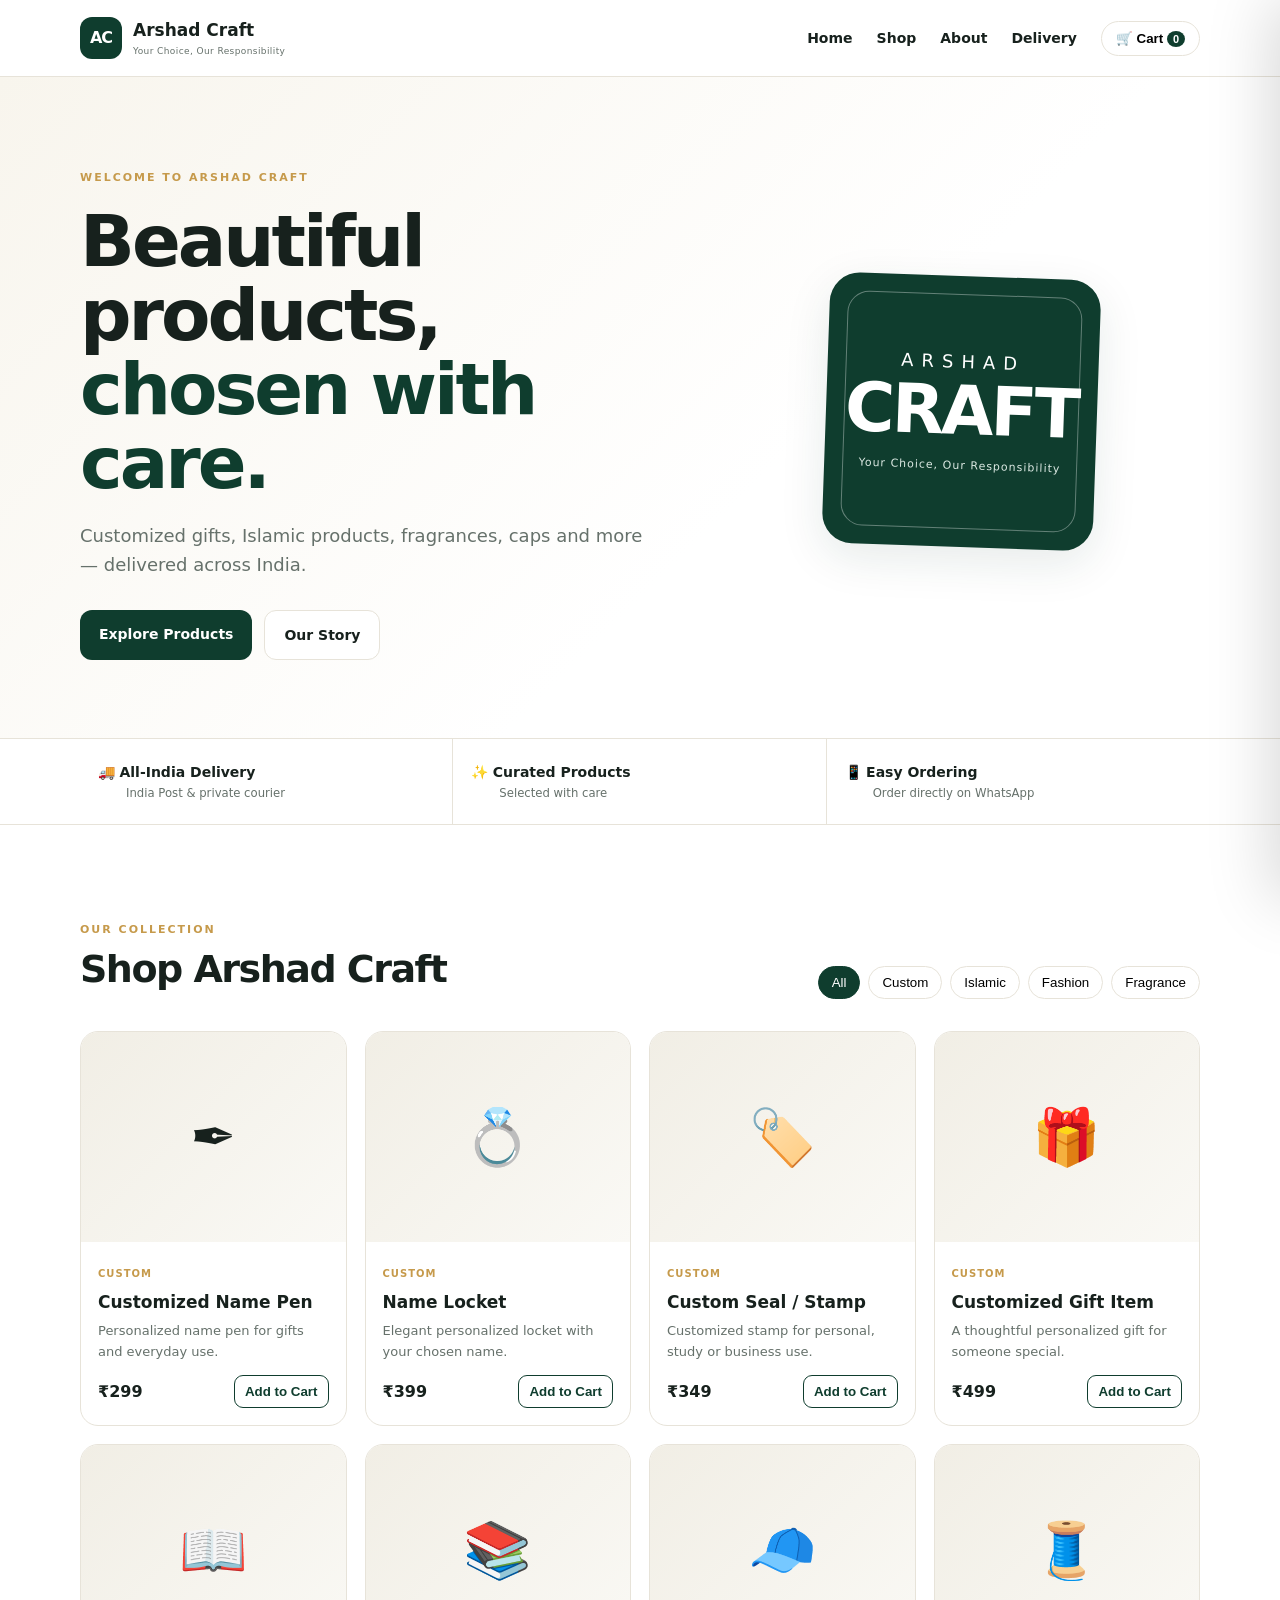
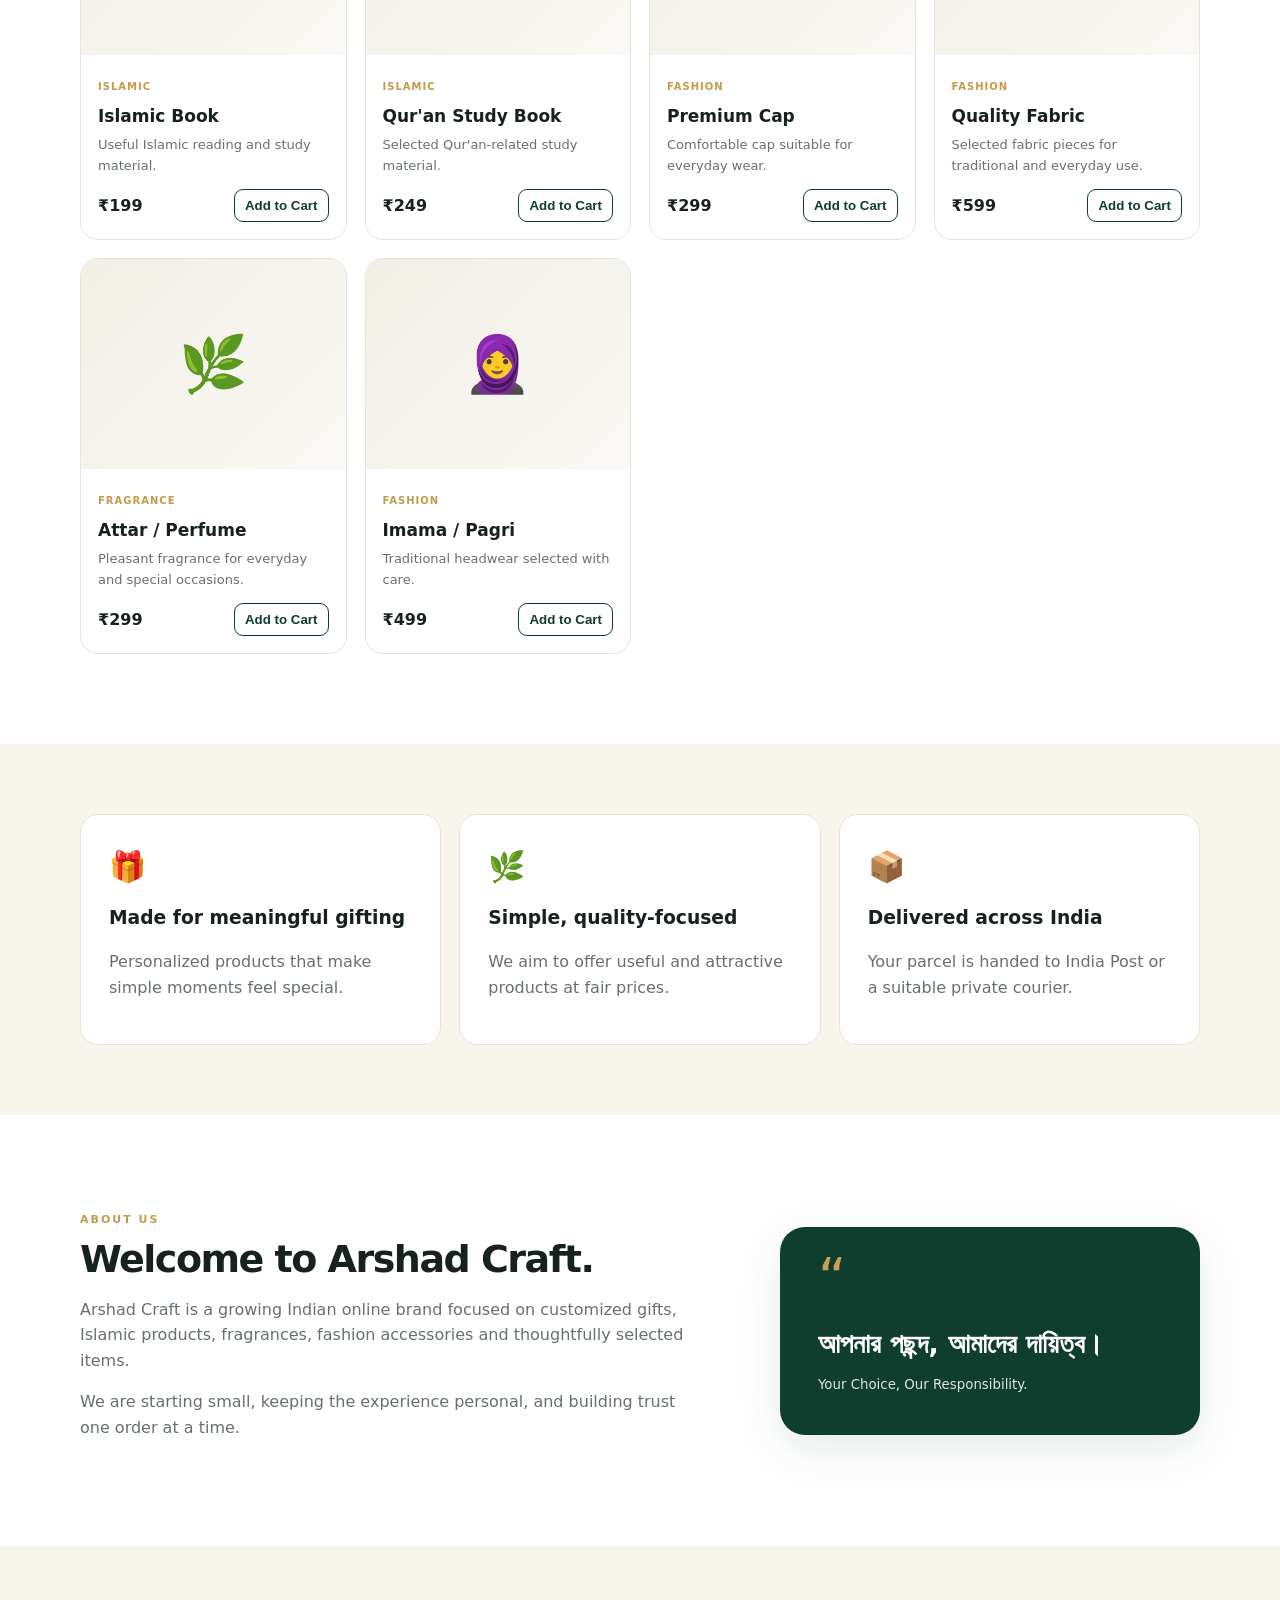
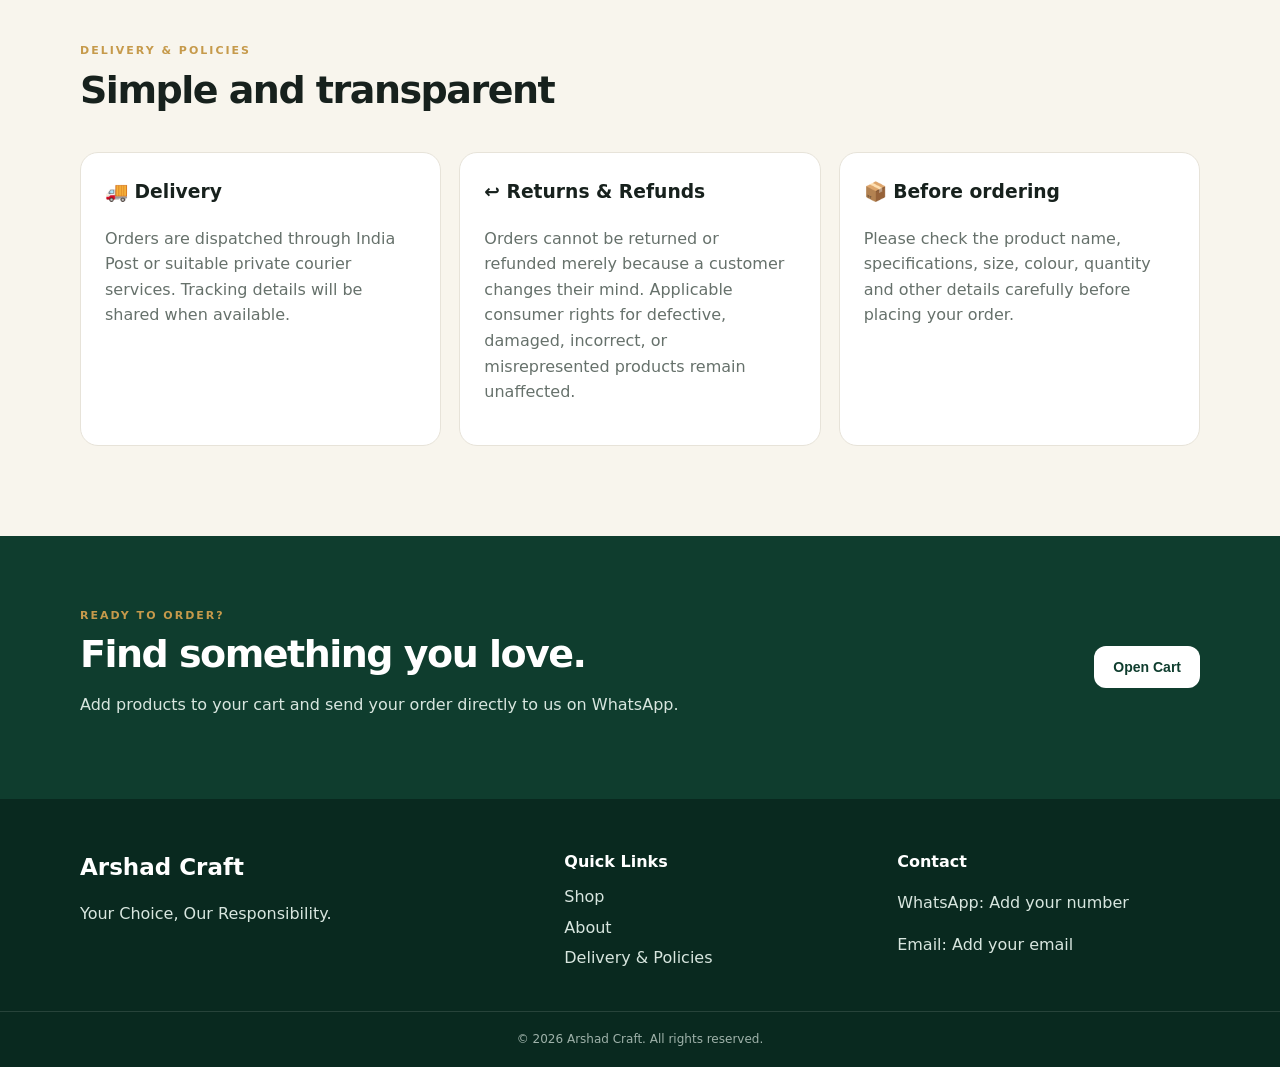
==== index.html @ f2b7bd05 "Add files via upload" ====
<!DOCTYPE html>
<html lang="en">
<head>
  <meta charset="UTF-8">
  <meta name="viewport" content="width=device-width, initial-scale=1.0">
  <meta name="description" content="Arshad Craft — Your Choice, Our Responsibility. Discover customized gifts, Islamic products, fragrances, caps, and more.">
  <meta name="theme-color" content="#0f3d2e">
  <title>Arshad Craft — Your Choice, Our Responsibility</title>
  <link rel="stylesheet" href="style.css">
</head>
<body>
  <header class="site-header">
    <nav class="nav container">
      <a class="brand" href="#home" aria-label="Arshad Craft home">
        <span class="brand-mark">AC</span>
        <span>
          <strong>Arshad Craft</strong>
          <small>Your Choice, Our Responsibility</small>
        </span>
      </a>
      <button class="menu-btn" id="menuBtn" aria-label="Open menu">☰</button>
      <div class="nav-links" id="navLinks">
        <a href="#home">Home</a>
        <a href="#shop">Shop</a>
        <a href="#about">About</a>
        <a href="#shipping">Delivery</a>
        <button class="cart-btn" id="cartBtn">🛒 Cart <span id="cartCount">0</span></button>
      </div>
    </nav>
  </header>

  <main>
    <section class="hero" id="home">
      <div class="container hero-grid">
        <div>
          <span class="eyebrow">WELCOME TO ARSHAD CRAFT</span>
          <h1>Beautiful products, <span>chosen with care.</span></h1>
          <p>Customized gifts, Islamic products, fragrances, caps and more — delivered across India.</p>
          <div class="hero-actions">
            <a class="btn primary" href="#shop">Explore Products</a>
            <a class="btn secondary" href="#about">Our Story</a>
          </div>
        </div>
        <div class="hero-card">
          <div class="hero-card-inner">
            <span>ARSHAD</span>
            <strong>CRAFT</strong>
            <small>Your Choice, Our Responsibility</small>
          </div>
        </div>
      </div>
    </section>

    <section class="trust-strip">
      <div class="container trust-grid">
        <div>🚚 <strong>All-India Delivery</strong><small>India Post & private courier</small></div>
        <div>✨ <strong>Curated Products</strong><small>Selected with care</small></div>
        <div>📱 <strong>Easy Ordering</strong><small>Order directly on WhatsApp</small></div>
      </div>
    </section>

    <section class="section" id="shop">
      <div class="container">
        <div class="section-head">
          <div>
            <span class="eyebrow">OUR COLLECTION</span>
            <h2>Shop Arshad Craft</h2>
          </div>
          <div class="filters" id="filters">
            <button class="filter active" data-category="all">All</button>
            <button class="filter" data-category="custom">Custom</button>
            <button class="filter" data-category="islamic">Islamic</button>
            <button class="filter" data-category="fashion">Fashion</button>
            <button class="filter" data-category="fragrance">Fragrance</button>
          </div>
        </div>
        <div class="product-grid" id="productGrid"></div>
      </div>
    </section>

    <section class="feature-section">
      <div class="container feature-grid">
        <div class="feature-box">
          <span class="feature-icon">🎁</span>
          <h3>Made for meaningful gifting</h3>
          <p>Personalized products that make simple moments feel special.</p>
        </div>
        <div class="feature-box">
          <span class="feature-icon">🌿</span>
          <h3>Simple, quality-focused</h3>
          <p>We aim to offer useful and attractive products at fair prices.</p>
        </div>
        <div class="feature-box">
          <span class="feature-icon">📦</span>
          <h3>Delivered across India</h3>
          <p>Your parcel is handed to India Post or a suitable private courier.</p>
        </div>
      </div>
    </section>

    <section class="section about" id="about">
      <div class="container about-grid">
        <div>
          <span class="eyebrow">ABOUT US</span>
          <h2>Welcome to Arshad Craft.</h2>
          <p>Arshad Craft is a growing Indian online brand focused on customized gifts, Islamic products, fragrances, fashion accessories and thoughtfully selected items.</p>
          <p>We are starting small, keeping the experience personal, and building trust one order at a time.</p>
        </div>
        <div class="quote-card">
          <span>“</span>
          <p>আপনার পছন্দ, আমাদের দায়িত্ব।</p>
          <small>Your Choice, Our Responsibility.</small>
        </div>
      </div>
    </section>

    <section class="section shipping" id="shipping">
      <div class="container">
        <div class="section-head">
          <div>
            <span class="eyebrow">DELIVERY & POLICIES</span>
            <h2>Simple and transparent</h2>
          </div>
        </div>
        <div class="policy-grid">
          <article>
            <h3>🚚 Delivery</h3>
            <p>Orders are dispatched through India Post or suitable private courier services. Tracking details will be shared when available.</p>
          </article>
          <article>
            <h3>↩️ Returns & Refunds</h3>
            <p>Orders cannot be returned or refunded merely because a customer changes their mind. Applicable consumer rights for defective, damaged, incorrect, or misrepresented products remain unaffected.</p>
          </article>
          <article>
            <h3>📦 Before ordering</h3>
            <p>Please check the product name, specifications, size, colour, quantity and other details carefully before placing your order.</p>
          </article>
        </div>
      </div>
    </section>

    <section class="cta">
      <div class="container cta-inner">
        <div>
          <span class="eyebrow">READY TO ORDER?</span>
          <h2>Find something you love.</h2>
          <p>Add products to your cart and send your order directly to us on WhatsApp.</p>
        </div>
        <button class="btn light" id="ctaCartBtn">Open Cart</button>
      </div>
    </section>
  </main>

  <footer>
    <div class="container footer-grid">
      <div>
        <div class="footer-brand">Arshad Craft</div>
        <p>Your Choice, Our Responsibility.</p>
      </div>
      <div>
        <strong>Quick Links</strong>
        <a href="#shop">Shop</a>
        <a href="#about">About</a>
        <a href="#shipping">Delivery & Policies</a>
      </div>
      <div>
        <strong>Contact</strong>
        <p>WhatsApp: <span id="footerWhatsapp">Add your number</span></p>
        <p>Email: Add your email</p>
      </div>
    </div>
    <div class="copyright">© <span id="year"></span> Arshad Craft. All rights reserved.</div>
  </footer>

  <div class="overlay" id="overlay"></div>
  <aside class="cart-panel" id="cartPanel" aria-label="Shopping cart">
    <div class="cart-head">
      <h2>Your Cart</h2>
      <button id="closeCart" aria-label="Close cart">×</button>
    </div>
    <div id="cartItems" class="cart-items"></div>
    <div class="cart-footer">
      <div class="cart-total"><span>Total</span><strong id="cartTotal">₹0</strong></div>
      <button class="btn primary full" id="orderBtn">Order on WhatsApp</button>
      <p class="tiny">You’ll confirm address and delivery details with us before dispatch.</p>
    </div>
  </aside>

  <script src="script.js"></script>
</body>
</html>
---- style.css ----
:root{
  --green:#0f3d2e;--green-2:#175c45;--cream:#f8f5ed;--gold:#c69a4b;
  --text:#17211d;--muted:#66716b;--white:#fff;--line:#e7e3d9;
  --shadow:0 14px 45px rgba(15,61,46,.10);
}
*{box-sizing:border-box}html{scroll-behavior:smooth}body{margin:0;font-family:Inter,ui-sans-serif,system-ui,-apple-system,BlinkMacSystemFont,"Segoe UI",sans-serif;color:var(--text);background:#fff;line-height:1.6}
a{text-decoration:none;color:inherit}.container{width:min(1120px,92%);margin:auto}
.site-header{position:sticky;top:0;z-index:20;background:rgba(255,255,255,.94);backdrop-filter:blur(12px);border-bottom:1px solid var(--line)}
.nav{height:76px;display:flex;align-items:center;justify-content:space-between}.brand{display:flex;gap:11px;align-items:center}.brand-mark{width:42px;height:42px;border-radius:12px;background:var(--green);color:#fff;display:grid;place-items:center;font-weight:800;letter-spacing:-1px}.brand strong{display:block;font-size:17px}.brand small{display:block;color:var(--muted);font-size:9px;letter-spacing:.4px}.nav-links{display:flex;align-items:center;gap:24px;font-size:14px;font-weight:600}.nav-links a:hover{color:var(--green)}.cart-btn{border:1px solid var(--line);background:#fff;border-radius:999px;padding:9px 14px;cursor:pointer;font-weight:700}.cart-btn span{background:var(--green);color:#fff;border-radius:50%;padding:2px 6px;font-size:11px}.menu-btn{display:none;background:none;border:0;font-size:25px}
.hero{background:linear-gradient(135deg,var(--cream),#fff 60%);padding:86px 0 78px}.hero-grid{display:grid;grid-template-columns:1.1fr .9fr;gap:60px;align-items:center}.eyebrow{font-size:11px;letter-spacing:2px;font-weight:800;color:var(--gold)}h1{font-size:clamp(42px,6vw,72px);line-height:1.03;letter-spacing:-3px;margin:15px 0 22px;max-width:720px}h1 span{color:var(--green)}.hero p{font-size:18px;color:var(--muted);max-width:580px}.hero-actions{display:flex;gap:12px;margin-top:30px}.btn{border:0;border-radius:12px;padding:13px 19px;font-weight:800;cursor:pointer;font-size:14px;display:inline-block}.primary{background:var(--green);color:#fff}.secondary{background:#fff;border:1px solid var(--line)}.light{background:#fff;color:var(--green)}.full{width:100%}
.hero-card{aspect-ratio:1/1;max-width:440px;margin:auto;border-radius:30px;background:var(--green);padding:18px;box-shadow:var(--shadow);transform:rotate(2deg)}.hero-card-inner{height:100%;border:1px solid rgba(255,255,255,.35);border-radius:22px;display:flex;flex-direction:column;align-items:center;justify-content:center;color:#fff;text-align:center}.hero-card-inner span{font-size:18px;letter-spacing:8px}.hero-card-inner strong{font-size:68px;letter-spacing:-3px;line-height:1}.hero-card-inner small{margin-top:12px;color:#dce9e3;font-size:11px;letter-spacing:1px}
.trust-strip{border-bottom:1px solid var(--line);border-top:1px solid var(--line)}.trust-grid{display:grid;grid-template-columns:repeat(3,1fr)}.trust-grid>div{padding:22px 18px;border-right:1px solid var(--line);font-size:14px}.trust-grid>div:last-child{border:0}.trust-grid small{display:block;color:var(--muted);margin-left:28px}
.section{padding:90px 0}.section-head{display:flex;align-items:end;justify-content:space-between;gap:20px;margin-bottom:32px}.section h2,.cta h2{font-size:38px;line-height:1.1;letter-spacing:-1.5px;margin:8px 0}.filters{display:flex;gap:8px;flex-wrap:wrap}.filter{border:1px solid var(--line);background:#fff;padding:8px 13px;border-radius:999px;cursor:pointer}.filter.active{background:var(--green);color:#fff;border-color:var(--green)}
.product-grid{display:grid;grid-template-columns:repeat(4,1fr);gap:18px}.product-card{border:1px solid var(--line);border-radius:18px;overflow:hidden;background:#fff;transition:.2s}.product-card:hover{transform:translateY(-3px);box-shadow:var(--shadow)}.product-image{height:210px;background:linear-gradient(135deg,#f1eee5,#faf9f5);display:grid;place-items:center;font-size:55px}.product-info{padding:17px}.product-info .tag{font-size:10px;color:var(--gold);font-weight:800;text-transform:uppercase;letter-spacing:1px}.product-info h3{margin:5px 0;font-size:17px}.product-info p{font-size:13px;color:var(--muted);min-height:42px;margin:0 0 12px}.product-bottom{display:flex;justify-content:space-between;align-items:center;gap:8px}.price{font-weight:900}.add{border:1px solid var(--green);color:var(--green);background:#fff;border-radius:9px;padding:8px 10px;font-weight:800;cursor:pointer}
.feature-section{background:var(--cream);padding:70px 0}.feature-grid{display:grid;grid-template-columns:repeat(3,1fr);gap:18px}.feature-box{background:#fff;padding:28px;border-radius:18px;border:1px solid var(--line)}.feature-icon{font-size:30px}.feature-box h3{margin:12px 0 5px}.feature-box p,.about p,.policy-grid p{color:var(--muted)}
.about{background:#fff}.about-grid{display:grid;grid-template-columns:1.2fr .8fr;gap:70px;align-items:center}.quote-card{background:var(--green);color:#fff;border-radius:25px;padding:38px;box-shadow:var(--shadow)}.quote-card>span{font-size:55px;line-height:.5;color:#c9a15b}.quote-card p{font-size:27px;color:#fff;line-height:1.3;margin:22px 0 10px;font-weight:700}.quote-card small{color:#dce9e3}
.shipping{background:var(--cream)}.policy-grid{display:grid;grid-template-columns:repeat(3,1fr);gap:18px}.policy-grid article{background:#fff;border:1px solid var(--line);padding:24px;border-radius:18px}.policy-grid h3{margin-top:0}
.cta{background:var(--green);color:#fff;padding:65px 0}.cta-inner{display:flex;justify-content:space-between;align-items:center;gap:30px}.cta p{color:#d8e6df}
footer{background:#09291f;color:#d8e6df;padding:50px 0 0}.footer-grid{display:grid;grid-template-columns:1.5fr 1fr 1fr;gap:30px;padding-bottom:35px}.footer-brand{font-size:23px;color:#fff;font-weight:900}.footer-grid strong{color:#fff;display:block;margin-bottom:10px}.footer-grid a{display:block;margin:5px 0}.copyright{border-top:1px solid rgba(255,255,255,.12);text-align:center;padding:18px;font-size:12px;color:#9fb2aa}
.overlay{display:none;position:fixed;inset:0;background:rgba(0,0,0,.38);z-index:29}.cart-panel{position:fixed;right:-430px;top:0;width:min(420px,92vw);height:100vh;background:#fff;z-index:30;box-shadow:-20px 0 60px rgba(0,0,0,.15);transition:.25s;display:flex;flex-direction:column}.cart-panel.open{right:0}.overlay.open{display:block}.cart-head{padding:22px;border-bottom:1px solid var(--line);display:flex;justify-content:space-between}.cart-head h2{margin:0}.cart-head button{border:0;background:none;font-size:30px;cursor:pointer}.cart-items{padding:18px;overflow:auto;flex:1}.cart-row{display:grid;grid-template-columns:58px 1fr auto;gap:12px;align-items:center;border-bottom:1px solid var(--line);padding:12px 0}.cart-thumb{height:58px;border-radius:10px;background:var(--cream);display:grid;place-items:center;font-size:25px}.cart-row h4{margin:0;font-size:14px}.cart-row small{color:var(--muted)}.qty{display:flex;align-items:center;gap:7px;margin-top:5px}.qty button{border:1px solid var(--line);background:#fff;border-radius:6px;width:25px;height:25px;cursor:pointer}.cart-footer{border-top:1px solid var(--line);padding:18px}.cart-total{display:flex;justify-content:space-between;margin-bottom:14px;font-size:18px}.tiny{font-size:11px;color:var(--muted);text-align:center}.empty{text-align:center;color:var(--muted);padding:60px 10px}
@media(max-width:850px){.nav-links{display:none;position:absolute;left:4%;right:4%;top:70px;background:#fff;border:1px solid var(--line);padding:15px;border-radius:15px;flex-direction:column;align-items:stretch}.nav-links.open{display:flex}.menu-btn{display:block}.hero-grid,.about-grid{grid-template-columns:1fr}.hero{padding:60px 0}.hero-card{max-width:330px}.product-grid{grid-template-columns:repeat(2,1fr)}.feature-grid,.policy-grid{grid-template-columns:1fr}.section-head{align-items:start;flex-direction:column}.cta-inner{flex-direction:column;align-items:start}.footer-grid{grid-template-columns:1fr 1fr}}
@media(max-width:520px){h1{letter-spacing:-2px;font-size:43px}.trust-grid{grid-template-columns:1fr}.trust-grid>div{border-right:0;border-bottom:1px solid var(--line)}.product-grid{grid-template-columns:1fr 1fr;gap:10px}.product-image{height:155px}.product-info{padding:12px}.product-info p{font-size:12px}.hero-card-inner strong{font-size:52px}.footer-grid{grid-template-columns:1fr}.section{padding:65px 0}}
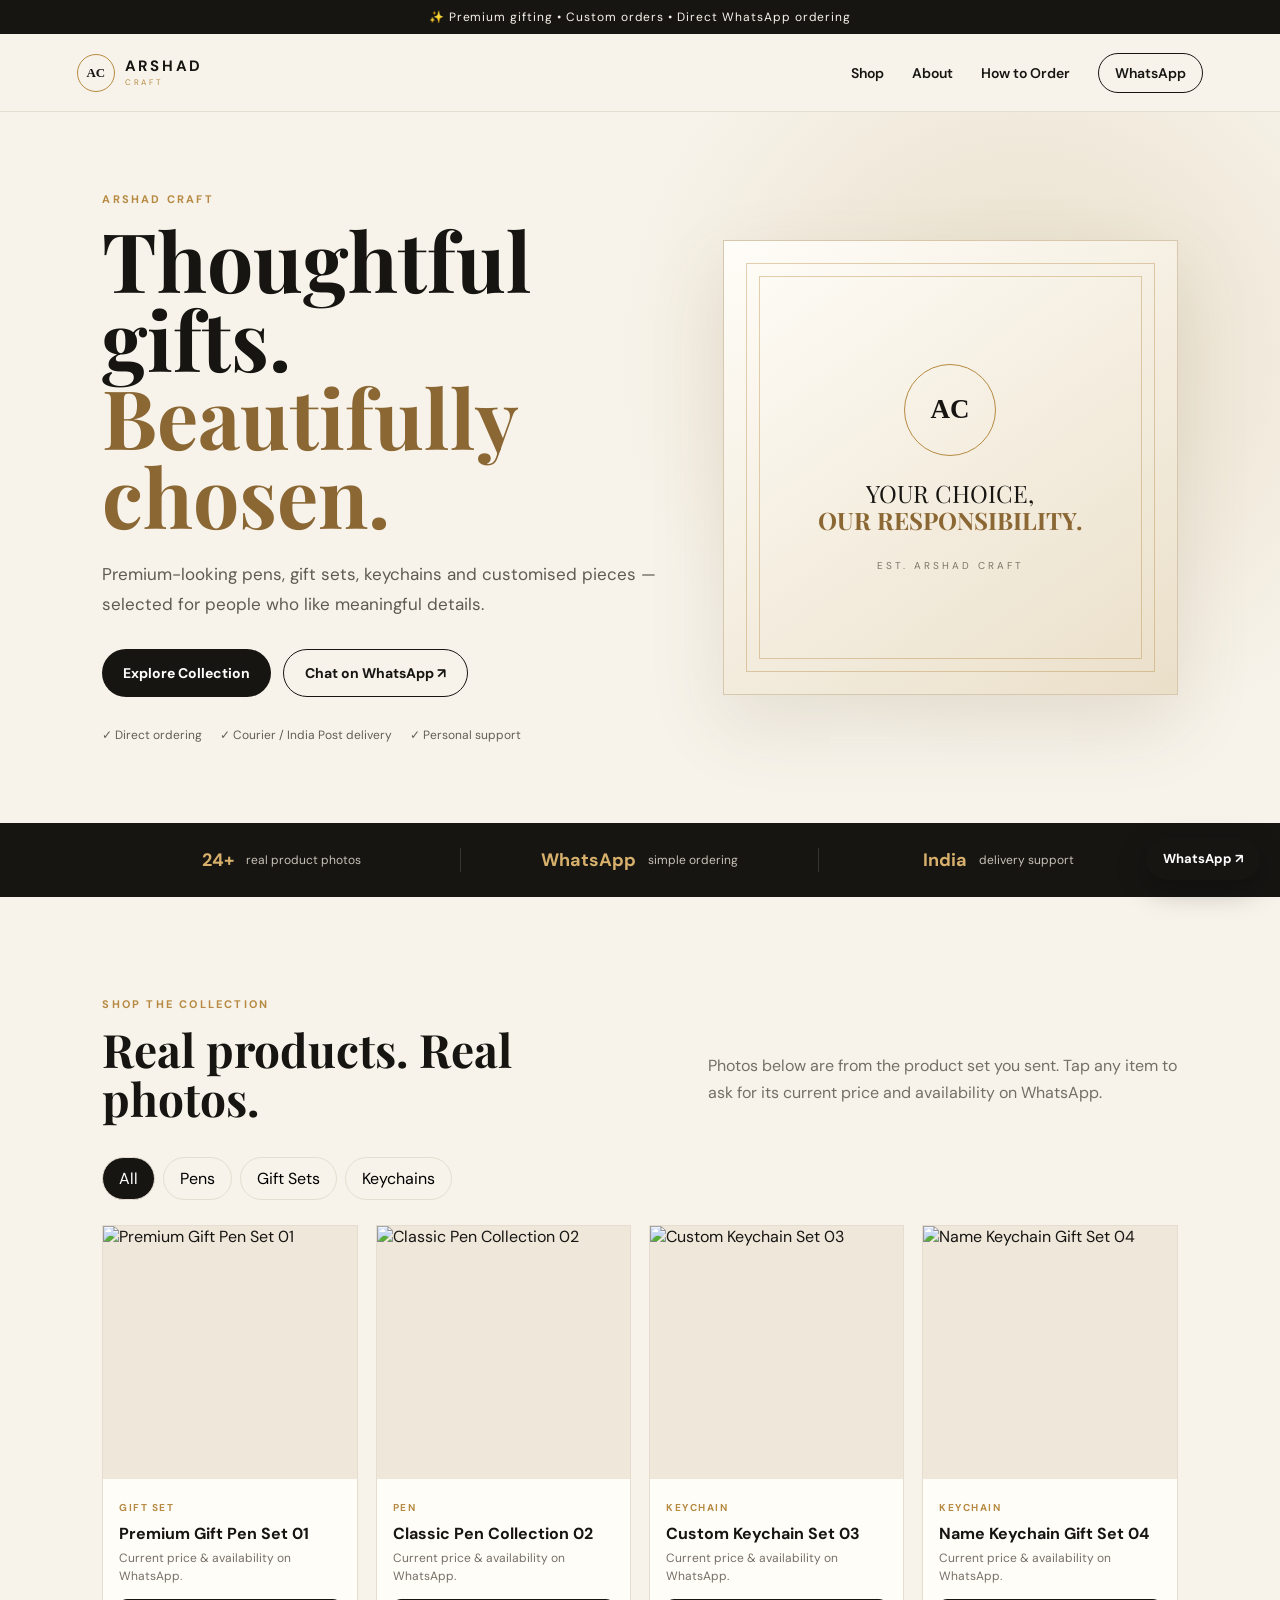
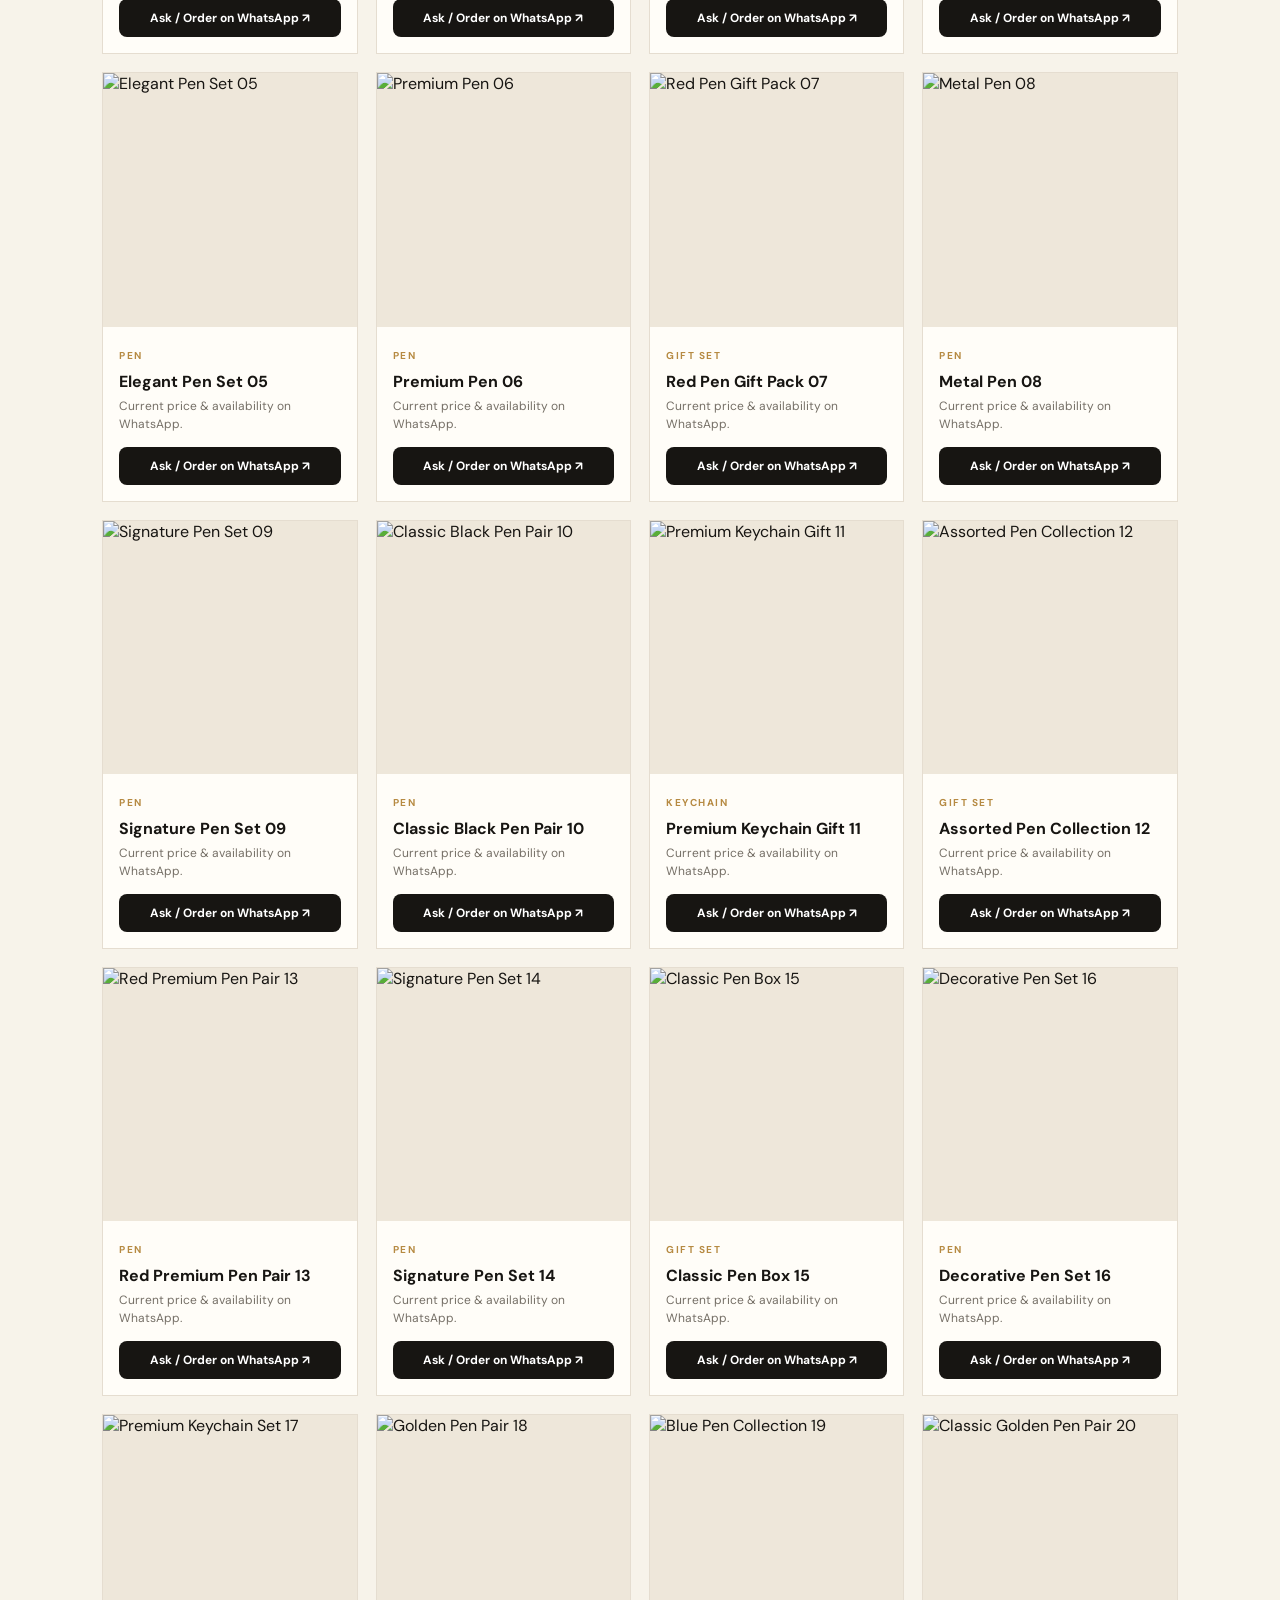
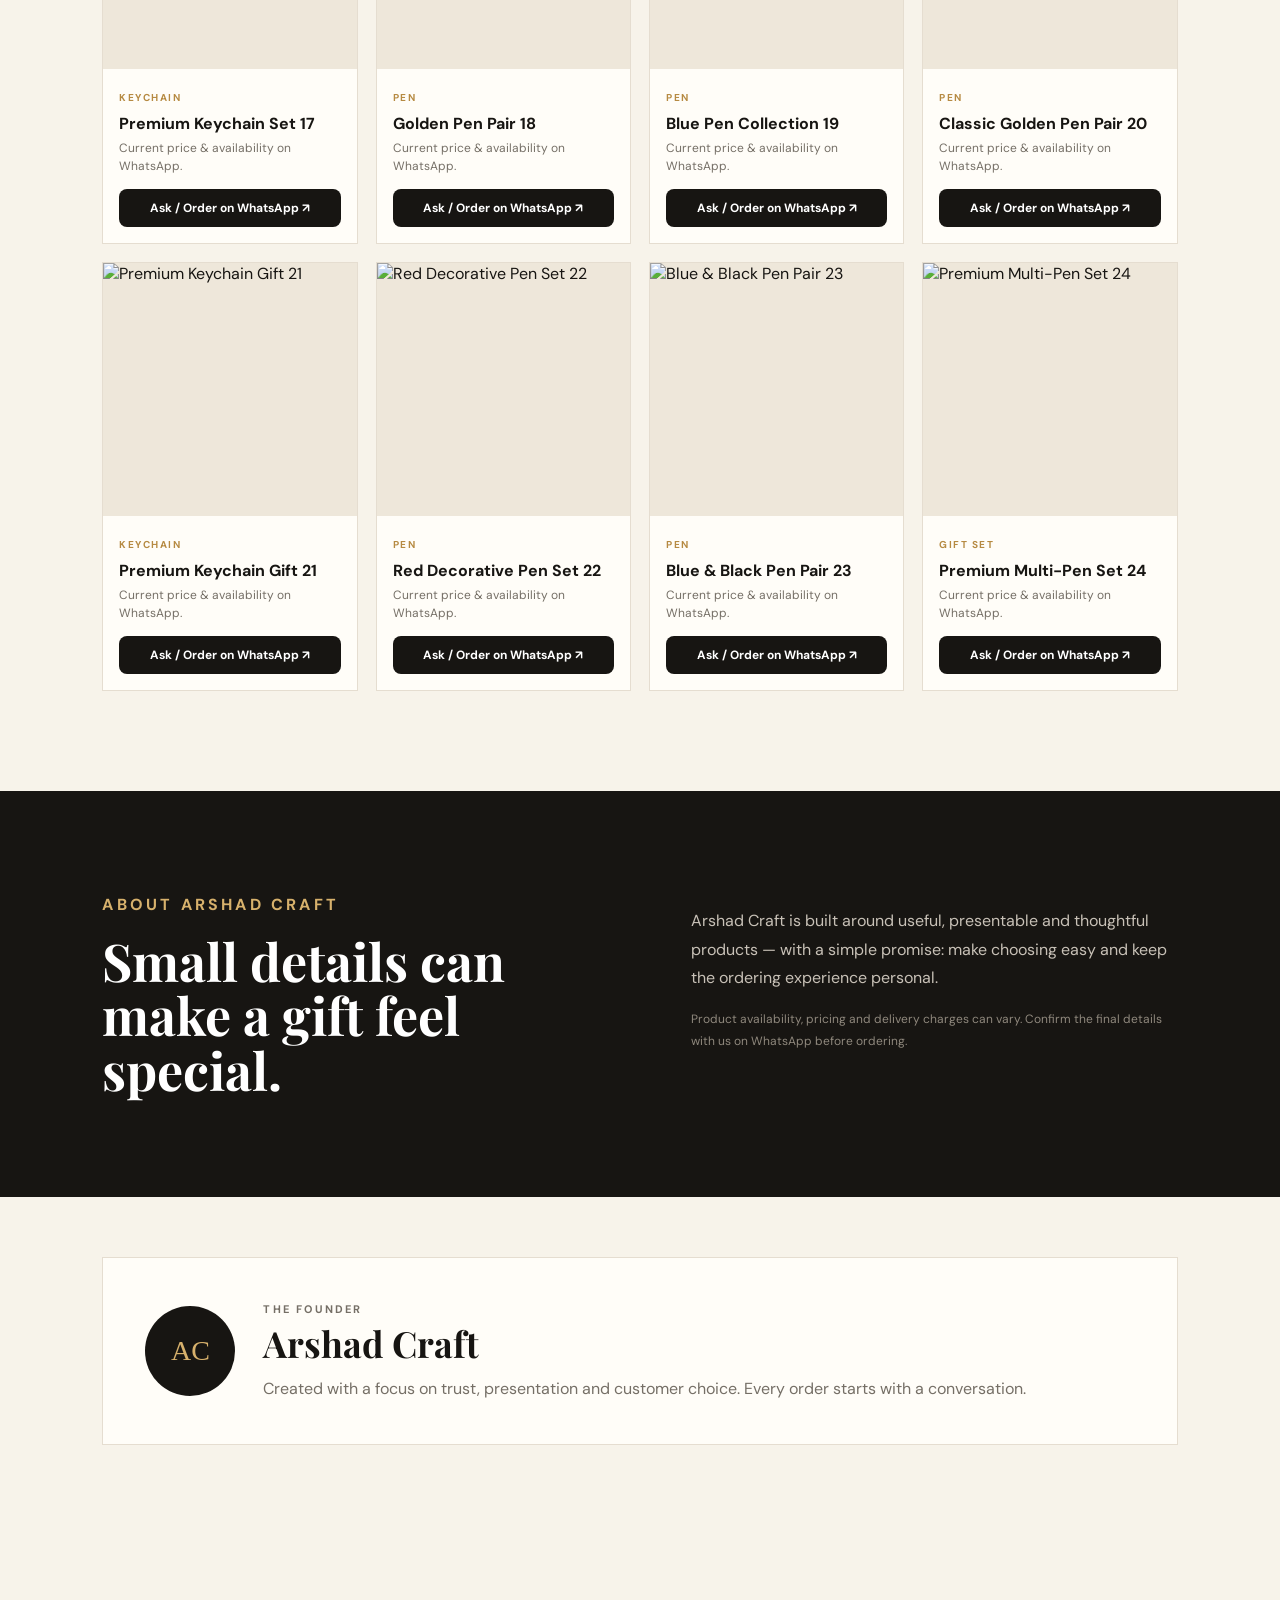
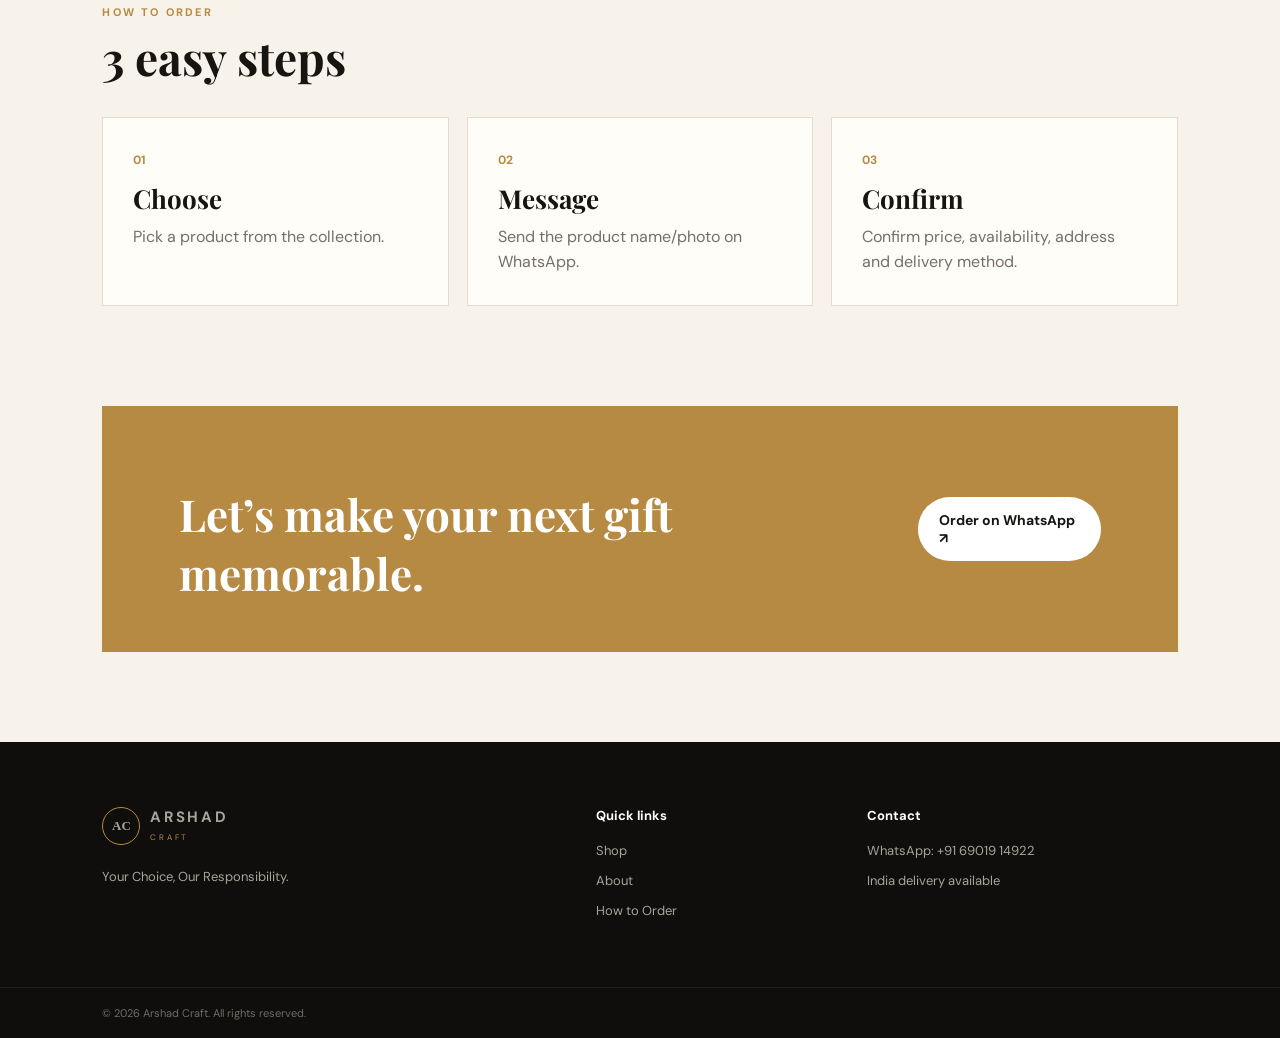
==== commit 49fcac42: "Add files via upload" ====
--- a/index.html
+++ b/index.html
@@ -1,191 +1,58 @@
-<!DOCTYPE html>
+<!doctype html>
 <html lang="en">
 <head>
-  <meta charset="UTF-8">
-  <meta name="viewport" content="width=device-width, initial-scale=1.0">
-  <meta name="description" content="Arshad Craft — Your Choice, Our Responsibility. Discover customized gifts, Islamic products, fragrances, caps, and more.">
-  <meta name="theme-color" content="#0f3d2e">
-  <title>Arshad Craft — Your Choice, Our Responsibility</title>
+  <meta charset="utf-8">
+  <meta name="viewport" content="width=device-width, initial-scale=1">
+  <title>Arshad Craft — Your Choice, Our Responsibility.</title>
+  <meta name="description" content="Arshad Craft — premium pens, gift sets, keychains and customised items. Order directly on WhatsApp.">
   <link rel="stylesheet" href="style.css">
 </head>
 <body>
-  <header class="site-header">
-    <nav class="nav container">
-      <a class="brand" href="#home" aria-label="Arshad Craft home">
-        <span class="brand-mark">AC</span>
-        <span>
-          <strong>Arshad Craft</strong>
-          <small>Your Choice, Our Responsibility</small>
-        </span>
-      </a>
-      <button class="menu-btn" id="menuBtn" aria-label="Open menu">☰</button>
-      <div class="nav-links" id="navLinks">
-        <a href="#home">Home</a>
-        <a href="#shop">Shop</a>
-        <a href="#about">About</a>
-        <a href="#shipping">Delivery</a>
-        <button class="cart-btn" id="cartBtn">🛒 Cart <span id="cartCount">0</span></button>
-      </div>
-    </nav>
+  <div class="topbar">✨ Premium gifting • Custom orders • Direct WhatsApp ordering</div>
+  <header class="header">
+    <a class="brand" href="#home" aria-label="Arshad Craft home"><span class="brand-mark">AC</span><span><b>ARSHAD</b><small>CRAFT</small></span></a>
+    <nav><a href="#shop">Shop</a><a href="#about">About</a><a href="#how">How to Order</a><a class="nav-wa" href="https://wa.me/916901914922?text=Hello%20Arshad%20Craft%2C%20I%20want%20to%20place%20an%20order." target="_blank">WhatsApp</a></nav>
   </header>
 
   <main>
     <section class="hero" id="home">
-      <div class="container hero-grid">
-        <div>
-          <span class="eyebrow">WELCOME TO ARSHAD CRAFT</span>
-          <h1>Beautiful products, <span>chosen with care.</span></h1>
-          <p>Customized gifts, Islamic products, fragrances, caps and more — delivered across India.</p>
-          <div class="hero-actions">
-            <a class="btn primary" href="#shop">Explore Products</a>
-            <a class="btn secondary" href="#about">Our Story</a>
-          </div>
-        </div>
-        <div class="hero-card">
-          <div class="hero-card-inner">
-            <span>ARSHAD</span>
-            <strong>CRAFT</strong>
-            <small>Your Choice, Our Responsibility</small>
-          </div>
-        </div>
+      <div class="hero-copy">
+        <p class="eyebrow">ARSHAD CRAFT</p>
+        <h1>Thoughtful gifts.<br><em>Beautifully chosen.</em></h1>
+        <p class="lead">Premium-looking pens, gift sets, keychains and customised pieces — selected for people who like meaningful details.</p>
+        <div class="hero-actions"><a class="btn primary" href="#shop">Explore Collection</a><a class="btn ghost" href="https://wa.me/916901914922?text=Hello%20Arshad%20Craft%2C%20please%20share%20your%20latest%20collection." target="_blank">Chat on WhatsApp ↗</a></div>
+        <div class="trust"><span>✓ Direct ordering</span><span>✓ Courier / India Post delivery</span><span>✓ Personal support</span></div>
       </div>
+      <div class="hero-card"><div class="seal">AC</div><p>YOUR CHOICE,<br><strong>OUR RESPONSIBILITY.</strong></p><span>EST. ARSHAD CRAFT</span></div>
     </section>
 
-    <section class="trust-strip">
-      <div class="container trust-grid">
-        <div>🚚 <strong>All-India Delivery</strong><small>India Post & private courier</small></div>
-        <div>✨ <strong>Curated Products</strong><small>Selected with care</small></div>
-        <div>📱 <strong>Easy Ordering</strong><small>Order directly on WhatsApp</small></div>
-      </div>
+    <section class="strip"><div><b>24+</b><span>real product photos</span></div><div><b>WhatsApp</b><span>simple ordering</span></div><div><b>India</b><span>delivery support</span></div></section>
+
+    <section class="section" id="shop">
+      <div class="section-head"><div><p class="eyebrow">SHOP THE COLLECTION</p><h2>Real products. Real photos.</h2></div><p>Photos below are from the product set you sent. Tap any item to ask for its current price and availability on WhatsApp.</p></div>
+      <div class="filters" id="filters"><button class="active" data-filter="all">All</button><button data-filter="pen">Pens</button><button data-filter="gift">Gift Sets</button><button data-filter="keychain">Keychains</button></div>
+      <div class="grid" id="productGrid"></div>
     </section>
 
-    <section class="section" id="shop">
-      <div class="container">
-        <div class="section-head">
-          <div>
-            <span class="eyebrow">OUR COLLECTION</span>
-            <h2>Shop Arshad Craft</h2>
-          </div>
-          <div class="filters" id="filters">
-            <button class="filter active" data-category="all">All</button>
-            <button class="filter" data-category="custom">Custom</button>
-            <button class="filter" data-category="islamic">Islamic</button>
-            <button class="filter" data-category="fashion">Fashion</button>
-            <button class="filter" data-category="fragrance">Fragrance</button>
-          </div>
-        </div>
-        <div class="product-grid" id="productGrid"></div>
-      </div>
+    <section class="about section" id="about">
+      <div><p class="eyebrow">ABOUT ARSHAD CRAFT</p><h2>Small details can make a gift feel special.</h2></div>
+      <div><p>Arshad Craft is built around useful, presentable and thoughtful products — with a simple promise: make choosing easy and keep the ordering experience personal.</p><p class="muted">Product availability, pricing and delivery charges can vary. Confirm the final details with us on WhatsApp before ordering.</p></div>
     </section>
 
-    <section class="feature-section">
-      <div class="container feature-grid">
-        <div class="feature-box">
-          <span class="feature-icon">🎁</span>
-          <h3>Made for meaningful gifting</h3>
-          <p>Personalized products that make simple moments feel special.</p>
-        </div>
-        <div class="feature-box">
-          <span class="feature-icon">🌿</span>
-          <h3>Simple, quality-focused</h3>
-          <p>We aim to offer useful and attractive products at fair prices.</p>
-        </div>
-        <div class="feature-box">
-          <span class="feature-icon">📦</span>
-          <h3>Delivered across India</h3>
-          <p>Your parcel is handed to India Post or a suitable private courier.</p>
-        </div>
-      </div>
+    <section class="founder section">
+      <div class="founder-card"><div class="founder-initial">AC</div><div><p class="eyebrow">THE FOUNDER</p><h2>Arshad Craft</h2><p>Created with a focus on trust, presentation and customer choice. Every order starts with a conversation.</p></div></div>
     </section>
 
-    <section class="section about" id="about">
-      <div class="container about-grid">
-        <div>
-          <span class="eyebrow">ABOUT US</span>
-          <h2>Welcome to Arshad Craft.</h2>
-          <p>Arshad Craft is a growing Indian online brand focused on customized gifts, Islamic products, fragrances, fashion accessories and thoughtfully selected items.</p>
-          <p>We are starting small, keeping the experience personal, and building trust one order at a time.</p>
-        </div>
-        <div class="quote-card">
-          <span>“</span>
-          <p>আপনার পছন্দ, আমাদের দায়িত্ব।</p>
-          <small>Your Choice, Our Responsibility.</small>
-        </div>
-      </div>
+    <section class="how section" id="how">
+      <div class="section-head"><div><p class="eyebrow">HOW TO ORDER</p><h2>3 easy steps</h2></div></div>
+      <div class="steps"><div><b>01</b><h3>Choose</h3><p>Pick a product from the collection.</p></div><div><b>02</b><h3>Message</h3><p>Send the product name/photo on WhatsApp.</p></div><div><b>03</b><h3>Confirm</h3><p>Confirm price, availability, address and delivery method.</p></div></div>
     </section>
 
-    <section class="section shipping" id="shipping">
-      <div class="container">
-        <div class="section-head">
-          <div>
-            <span class="eyebrow">DELIVERY & POLICIES</span>
-            <h2>Simple and transparent</h2>
-          </div>
-        </div>
-        <div class="policy-grid">
-          <article>
-            <h3>🚚 Delivery</h3>
-            <p>Orders are dispatched through India Post or suitable private courier services. Tracking details will be shared when available.</p>
-          </article>
-          <article>
-            <h3>↩️ Returns & Refunds</h3>
-            <p>Orders cannot be returned or refunded merely because a customer changes their mind. Applicable consumer rights for defective, damaged, incorrect, or misrepresented products remain unaffected.</p>
-          </article>
-          <article>
-            <h3>📦 Before ordering</h3>
-            <p>Please check the product name, specifications, size, colour, quantity and other details carefully before placing your order.</p>
-          </article>
-        </div>
-      </div>
-    </section>
-
-    <section class="cta">
-      <div class="container cta-inner">
-        <div>
-          <span class="eyebrow">READY TO ORDER?</span>
-          <h2>Find something you love.</h2>
-          <p>Add products to your cart and send your order directly to us on WhatsApp.</p>
-        </div>
-        <button class="btn light" id="ctaCartBtn">Open Cart</button>
-      </div>
-    </section>
+    <section class="cta"><div><p class="eyebrow">READY TO ORDER?</p><h2>Let’s make your next gift memorable.</h2></div><a class="btn light" href="https://wa.me/916901914922?text=Hello%20Arshad%20Craft%2C%20I%20want%20to%20order%20a%20product." target="_blank">Order on WhatsApp ↗</a></section>
   </main>
 
-  <footer>
-    <div class="container footer-grid">
-      <div>
-        <div class="footer-brand">Arshad Craft</div>
-        <p>Your Choice, Our Responsibility.</p>
-      </div>
-      <div>
-        <strong>Quick Links</strong>
-        <a href="#shop">Shop</a>
-        <a href="#about">About</a>
-        <a href="#shipping">Delivery & Policies</a>
-      </div>
-      <div>
-        <strong>Contact</strong>
-        <p>WhatsApp: <span id="footerWhatsapp">Add your number</span></p>
-        <p>Email: Add your email</p>
-      </div>
-    </div>
-    <div class="copyright">© <span id="year"></span> Arshad Craft. All rights reserved.</div>
-  </footer>
-
-  <div class="overlay" id="overlay"></div>
-  <aside class="cart-panel" id="cartPanel" aria-label="Shopping cart">
-    <div class="cart-head">
-      <h2>Your Cart</h2>
-      <button id="closeCart" aria-label="Close cart">×</button>
-    </div>
-    <div id="cartItems" class="cart-items"></div>
-    <div class="cart-footer">
-      <div class="cart-total"><span>Total</span><strong id="cartTotal">₹0</strong></div>
-      <button class="btn primary full" id="orderBtn">Order on WhatsApp</button>
-      <p class="tiny">You’ll confirm address and delivery details with us before dispatch.</p>
-    </div>
-  </aside>
-
+  <footer><div><a class="brand" href="#home"><span class="brand-mark">AC</span><span><b>ARSHAD</b><small>CRAFT</small></span></a><p>Your Choice, Our Responsibility.</p></div><div><b>Quick links</b><a href="#shop">Shop</a><a href="#about">About</a><a href="#how">How to Order</a></div><div><b>Contact</b><a href="https://wa.me/916901914922" target="_blank">WhatsApp: +91 69019 14922</a><span>India delivery available</span></div></footer>
+  <div class="copyright">© <span id="year"></span> Arshad Craft. All rights reserved.</div>
   <script src="script.js"></script>
 </body>
 </html>
--- a/style.css
+++ b/style.css
@@ -1,22 +1,4 @@
-:root{
-  --green:#0f3d2e;--green-2:#175c45;--cream:#f8f5ed;--gold:#c69a4b;
-  --text:#17211d;--muted:#66716b;--white:#fff;--line:#e7e3d9;
-  --shadow:0 14px 45px rgba(15,61,46,.10);
-}
-*{box-sizing:border-box}html{scroll-behavior:smooth}body{margin:0;font-family:Inter,ui-sans-serif,system-ui,-apple-system,BlinkMacSystemFont,"Segoe UI",sans-serif;color:var(--text);background:#fff;line-height:1.6}
-a{text-decoration:none;color:inherit}.container{width:min(1120px,92%);margin:auto}
-.site-header{position:sticky;top:0;z-index:20;background:rgba(255,255,255,.94);backdrop-filter:blur(12px);border-bottom:1px solid var(--line)}
-.nav{height:76px;display:flex;align-items:center;justify-content:space-between}.brand{display:flex;gap:11px;align-items:center}.brand-mark{width:42px;height:42px;border-radius:12px;background:var(--green);color:#fff;display:grid;place-items:center;font-weight:800;letter-spacing:-1px}.brand strong{display:block;font-size:17px}.brand small{display:block;color:var(--muted);font-size:9px;letter-spacing:.4px}.nav-links{display:flex;align-items:center;gap:24px;font-size:14px;font-weight:600}.nav-links a:hover{color:var(--green)}.cart-btn{border:1px solid var(--line);background:#fff;border-radius:999px;padding:9px 14px;cursor:pointer;font-weight:700}.cart-btn span{background:var(--green);color:#fff;border-radius:50%;padding:2px 6px;font-size:11px}.menu-btn{display:none;background:none;border:0;font-size:25px}
-.hero{background:linear-gradient(135deg,var(--cream),#fff 60%);padding:86px 0 78px}.hero-grid{display:grid;grid-template-columns:1.1fr .9fr;gap:60px;align-items:center}.eyebrow{font-size:11px;letter-spacing:2px;font-weight:800;color:var(--gold)}h1{font-size:clamp(42px,6vw,72px);line-height:1.03;letter-spacing:-3px;margin:15px 0 22px;max-width:720px}h1 span{color:var(--green)}.hero p{font-size:18px;color:var(--muted);max-width:580px}.hero-actions{display:flex;gap:12px;margin-top:30px}.btn{border:0;border-radius:12px;padding:13px 19px;font-weight:800;cursor:pointer;font-size:14px;display:inline-block}.primary{background:var(--green);color:#fff}.secondary{background:#fff;border:1px solid var(--line)}.light{background:#fff;color:var(--green)}.full{width:100%}
-.hero-card{aspect-ratio:1/1;max-width:440px;margin:auto;border-radius:30px;background:var(--green);padding:18px;box-shadow:var(--shadow);transform:rotate(2deg)}.hero-card-inner{height:100%;border:1px solid rgba(255,255,255,.35);border-radius:22px;display:flex;flex-direction:column;align-items:center;justify-content:center;color:#fff;text-align:center}.hero-card-inner span{font-size:18px;letter-spacing:8px}.hero-card-inner strong{font-size:68px;letter-spacing:-3px;line-height:1}.hero-card-inner small{margin-top:12px;color:#dce9e3;font-size:11px;letter-spacing:1px}
-.trust-strip{border-bottom:1px solid var(--line);border-top:1px solid var(--line)}.trust-grid{display:grid;grid-template-columns:repeat(3,1fr)}.trust-grid>div{padding:22px 18px;border-right:1px solid var(--line);font-size:14px}.trust-grid>div:last-child{border:0}.trust-grid small{display:block;color:var(--muted);margin-left:28px}
-.section{padding:90px 0}.section-head{display:flex;align-items:end;justify-content:space-between;gap:20px;margin-bottom:32px}.section h2,.cta h2{font-size:38px;line-height:1.1;letter-spacing:-1.5px;margin:8px 0}.filters{display:flex;gap:8px;flex-wrap:wrap}.filter{border:1px solid var(--line);background:#fff;padding:8px 13px;border-radius:999px;cursor:pointer}.filter.active{background:var(--green);color:#fff;border-color:var(--green)}
-.product-grid{display:grid;grid-template-columns:repeat(4,1fr);gap:18px}.product-card{border:1px solid var(--line);border-radius:18px;overflow:hidden;background:#fff;transition:.2s}.product-card:hover{transform:translateY(-3px);box-shadow:var(--shadow)}.product-image{height:210px;background:linear-gradient(135deg,#f1eee5,#faf9f5);display:grid;place-items:center;font-size:55px}.product-info{padding:17px}.product-info .tag{font-size:10px;color:var(--gold);font-weight:800;text-transform:uppercase;letter-spacing:1px}.product-info h3{margin:5px 0;font-size:17px}.product-info p{font-size:13px;color:var(--muted);min-height:42px;margin:0 0 12px}.product-bottom{display:flex;justify-content:space-between;align-items:center;gap:8px}.price{font-weight:900}.add{border:1px solid var(--green);color:var(--green);background:#fff;border-radius:9px;padding:8px 10px;font-weight:800;cursor:pointer}
-.feature-section{background:var(--cream);padding:70px 0}.feature-grid{display:grid;grid-template-columns:repeat(3,1fr);gap:18px}.feature-box{background:#fff;padding:28px;border-radius:18px;border:1px solid var(--line)}.feature-icon{font-size:30px}.feature-box h3{margin:12px 0 5px}.feature-box p,.about p,.policy-grid p{color:var(--muted)}
-.about{background:#fff}.about-grid{display:grid;grid-template-columns:1.2fr .8fr;gap:70px;align-items:center}.quote-card{background:var(--green);color:#fff;border-radius:25px;padding:38px;box-shadow:var(--shadow)}.quote-card>span{font-size:55px;line-height:.5;color:#c9a15b}.quote-card p{font-size:27px;color:#fff;line-height:1.3;margin:22px 0 10px;font-weight:700}.quote-card small{color:#dce9e3}
-.shipping{background:var(--cream)}.policy-grid{display:grid;grid-template-columns:repeat(3,1fr);gap:18px}.policy-grid article{background:#fff;border:1px solid var(--line);padding:24px;border-radius:18px}.policy-grid h3{margin-top:0}
-.cta{background:var(--green);color:#fff;padding:65px 0}.cta-inner{display:flex;justify-content:space-between;align-items:center;gap:30px}.cta p{color:#d8e6df}
-footer{background:#09291f;color:#d8e6df;padding:50px 0 0}.footer-grid{display:grid;grid-template-columns:1.5fr 1fr 1fr;gap:30px;padding-bottom:35px}.footer-brand{font-size:23px;color:#fff;font-weight:900}.footer-grid strong{color:#fff;display:block;margin-bottom:10px}.footer-grid a{display:block;margin:5px 0}.copyright{border-top:1px solid rgba(255,255,255,.12);text-align:center;padding:18px;font-size:12px;color:#9fb2aa}
-.overlay{display:none;position:fixed;inset:0;background:rgba(0,0,0,.38);z-index:29}.cart-panel{position:fixed;right:-430px;top:0;width:min(420px,92vw);height:100vh;background:#fff;z-index:30;box-shadow:-20px 0 60px rgba(0,0,0,.15);transition:.25s;display:flex;flex-direction:column}.cart-panel.open{right:0}.overlay.open{display:block}.cart-head{padding:22px;border-bottom:1px solid var(--line);display:flex;justify-content:space-between}.cart-head h2{margin:0}.cart-head button{border:0;background:none;font-size:30px;cursor:pointer}.cart-items{padding:18px;overflow:auto;flex:1}.cart-row{display:grid;grid-template-columns:58px 1fr auto;gap:12px;align-items:center;border-bottom:1px solid var(--line);padding:12px 0}.cart-thumb{height:58px;border-radius:10px;background:var(--cream);display:grid;place-items:center;font-size:25px}.cart-row h4{margin:0;font-size:14px}.cart-row small{color:var(--muted)}.qty{display:flex;align-items:center;gap:7px;margin-top:5px}.qty button{border:1px solid var(--line);background:#fff;border-radius:6px;width:25px;height:25px;cursor:pointer}.cart-footer{border-top:1px solid var(--line);padding:18px}.cart-total{display:flex;justify-content:space-between;margin-bottom:14px;font-size:18px}.tiny{font-size:11px;color:var(--muted);text-align:center}.empty{text-align:center;color:var(--muted);padding:60px 10px}
-@media(max-width:850px){.nav-links{display:none;position:absolute;left:4%;right:4%;top:70px;background:#fff;border:1px solid var(--line);padding:15px;border-radius:15px;flex-direction:column;align-items:stretch}.nav-links.open{display:flex}.menu-btn{display:block}.hero-grid,.about-grid{grid-template-columns:1fr}.hero{padding:60px 0}.hero-card{max-width:330px}.product-grid{grid-template-columns:repeat(2,1fr)}.feature-grid,.policy-grid{grid-template-columns:1fr}.section-head{align-items:start;flex-direction:column}.cta-inner{flex-direction:column;align-items:start}.footer-grid{grid-template-columns:1fr 1fr}}
-@media(max-width:520px){h1{letter-spacing:-2px;font-size:43px}.trust-grid{grid-template-columns:1fr}.trust-grid>div{border-right:0;border-bottom:1px solid var(--line)}.product-grid{grid-template-columns:1fr 1fr;gap:10px}.product-image{height:155px}.product-info{padding:12px}.product-info p{font-size:12px}.hero-card-inner strong{font-size:52px}.footer-grid{grid-template-columns:1fr}.section{padding:65px 0}}
+@import url('https://fonts.googleapis.com/css2?family=DM+Sans:wght@400;500;600;700&family=Playfair+Display:wght@600;700&display=swap');
+:root{--ink:#171512;--cream:#f7f3ea;--paper:#fffdf8;--gold:#b68a42;--line:#e5ddd0;--muted:#756f66}
+*{box-sizing:border-box}html{scroll-behavior:smooth}body{margin:0;color:var(--ink);background:var(--cream);font-family:'DM Sans',sans-serif}a{text-decoration:none;color:inherit}.topbar{background:#171512;color:#f7f3ea;text-align:center;padding:9px 14px;font-size:12px;letter-spacing:.08em}.header{height:78px;background:rgba(247,243,234,.94);backdrop-filter:blur(12px);display:flex;align-items:center;justify-content:space-between;padding:0 6vw;position:sticky;top:0;z-index:20;border-bottom:1px solid var(--line)}.brand{display:flex;align-items:center;gap:10px}.brand-mark{width:38px;height:38px;border:1px solid var(--gold);display:grid;place-items:center;border-radius:50%;font-family:serif;font-weight:700;font-size:13px}.brand b,.brand small{display:block;line-height:1}.brand b{font-size:15px;letter-spacing:.18em}.brand small{font-size:8px;letter-spacing:.34em;color:var(--gold);margin-top:4px}nav{display:flex;align-items:center;gap:28px;font-size:14px;font-weight:600}nav a:hover{color:var(--gold)}.nav-wa{padding:10px 16px;border:1px solid var(--ink);border-radius:999px}.hero{min-height:650px;display:grid;grid-template-columns:1.1fr .9fr;gap:5vw;align-items:center;padding:80px 8vw;background:radial-gradient(circle at 80% 35%,#e8ddc8 0,#f7f3ea 36%,#f7f3ea 100%)}.eyebrow{font-size:11px;letter-spacing:.2em;font-weight:700;color:var(--gold);margin:0 0 14px}.hero h1,h2{font-family:'Playfair Display',serif}.hero h1{font-size:clamp(48px,7vw,82px);line-height:.96;margin:0 0 25px}.hero h1 em{color:#8b6734;font-style:normal}.lead{font-size:17px;line-height:1.75;color:#5f5a52;max-width:650px}.hero-actions{display:flex;gap:12px;flex-wrap:wrap;margin:30px 0}.btn{display:inline-flex;align-items:center;justify-content:center;padding:14px 21px;border-radius:999px;font-weight:700;font-size:14px}.primary{background:var(--ink);color:white}.ghost{border:1px solid var(--ink)}.trust{display:flex;gap:18px;flex-wrap:wrap;color:#625d55;font-size:12px}.hero-card{aspect-ratio:1/1;max-width:470px;width:100%;margin:auto;border:1px solid #d6c7ad;background:linear-gradient(145deg,#fffdf8,#eadfc9);box-shadow:0 28px 70px #6d5b3d22;display:flex;flex-direction:column;align-items:center;justify-content:center;text-align:center;position:relative}.hero-card:before,.hero-card:after{content:'';position:absolute;inset:22px;border:1px solid #b68a4266}.hero-card:after{inset:35px}.seal{width:92px;height:92px;border:1px solid var(--gold);border-radius:50%;display:grid;place-items:center;font-family:serif;font-size:27px;font-weight:700;z-index:1}.hero-card p{font-family:'Playfair Display',serif;font-size:24px;line-height:1.15;z-index:1}.hero-card p strong{color:#8b6734}.hero-card span{font-size:10px;letter-spacing:.3em;color:#7d7569;z-index:1}.strip{display:grid;grid-template-columns:repeat(3,1fr);background:#171512;color:white;padding:25px 8vw}.strip div{display:flex;align-items:center;justify-content:center;gap:12px;border-right:1px solid #ffffff22}.strip div:last-child{border:0}.strip b{font-size:18px;color:#d7b16c}.strip span{font-size:12px;color:#c8c1b7}.section{padding:100px 8vw}.section-head{display:flex;justify-content:space-between;gap:30px;align-items:end;margin-bottom:35px}.section-head h2,.about h2{font-size:46px;line-height:1.05;margin:0}.section-head>p{max-width:470px;color:var(--muted);line-height:1.7}.filters{display:flex;gap:8px;flex-wrap:wrap;margin-bottom:25px}.filters button{border:1px solid var(--line);background:transparent;border-radius:999px;padding:10px 16px;cursor:pointer;font:inherit}.filters button.active,.filters button:hover{background:var(--ink);color:#fff}.grid{display:grid;grid-template-columns:repeat(4,1fr);gap:18px}.card{background:var(--paper);border:1px solid var(--line);overflow:hidden;transition:.25s;display:flex;flex-direction:column}.card:hover{transform:translateY(-4px);box-shadow:0 18px 35px #00000012}.photo{aspect-ratio:1/1;background:#eee7da;overflow:hidden}.photo img{width:100%;height:100%;object-fit:cover;display:block}.card-body{padding:16px}.tag{font-size:10px;letter-spacing:.15em;color:var(--gold);font-weight:700;text-transform:uppercase}.card h3{margin:7px 0 5px;font-size:16px}.card p{margin:0 0 14px;color:var(--muted);font-size:12px;line-height:1.5}.order{display:block;background:var(--ink);color:white;text-align:center;padding:11px;border-radius:8px;font-size:12px;font-weight:700}.about{background:#171512;color:#fff;display:grid;grid-template-columns:1fr 1fr;gap:8vw}.about .eyebrow{color:#d7b16c}.about h2{font-size:52px}.about p{color:#c8c1b7;line-height:1.8;font-size:16px}.about .muted{font-size:12px;color:#8f887d}.founder{padding-top:60px;padding-bottom:60px}.founder-card{border:1px solid var(--line);background:var(--paper);padding:42px;display:flex;gap:28px;align-items:center}.founder-initial{width:90px;height:90px;border-radius:50%;background:#171512;color:#d7b16c;display:grid;place-items:center;font-family:serif;font-size:28px}.founder h2{font-size:36px;margin:0 0 8px}.founder p{color:var(--muted);line-height:1.7;margin:0}.steps{display:grid;grid-template-columns:repeat(3,1fr);gap:18px}.steps>div{background:var(--paper);border:1px solid var(--line);padding:30px}.steps b{color:var(--gold);font-size:12px}.steps h3{font-family:'Playfair Display',serif;font-size:26px;margin:12px 0 8px}.steps p{color:var(--muted);line-height:1.6;margin:0}.cta{margin:0 8vw 90px;background:#b68a42;color:white;padding:50px 6vw;display:flex;align-items:center;justify-content:space-between;gap:30px}.cta h2{font-size:44px;margin:0}.btn.light{background:#fff;color:#171512}footer{background:#0f0e0c;color:#fff;padding:65px 8vw;display:grid;grid-template-columns:2fr 1fr 1.4fr;gap:50px}footer p,footer span,footer a:not(.brand){color:#a9a39a;font-size:13px;line-height:1.7}footer>div{display:flex;flex-direction:column;gap:8px}footer b{font-size:13px;margin-bottom:8px}.copyright{background:#0f0e0c;color:#716c64;border-top:1px solid #ffffff14;padding:18px 8vw;font-size:11px}.wa-float{position:fixed;right:20px;bottom:20px;background:#171512;color:#fff;padding:13px 17px;border-radius:999px;box-shadow:0 10px 30px #0004;z-index:30;font-size:13px;font-weight:700}@media(max-width:1000px){.grid{grid-template-columns:repeat(3,1fr)}.hero{grid-template-columns:1fr}.hero-card{max-width:420px}.about{grid-template-columns:1fr}.section-head{align-items:start;flex-direction:column}}@media(max-width:700px){nav a:not(.nav-wa){display:none}.header{padding:0 5vw}.hero{padding:65px 5vw}.hero h1{font-size:48px}.strip{grid-template-columns:1fr;padding:12px 5vw}.strip div{padding:12px;border-right:0;border-bottom:1px solid #ffffff22}.section{padding:70px 5vw}.section-head h2,.about h2{font-size:38px}.grid{grid-template-columns:repeat(2,1fr);gap:12px}.card-body{padding:12px}.card h3{font-size:14px}.steps{grid-template-columns:1fr}.cta{margin:0 5vw 60px;padding:38px 25px;display:block}.cta h2{font-size:36px;margin-bottom:24px}footer{grid-template-columns:1fr;padding:50px 5vw}.founder-card{padding:25px;align-items:flex-start}.trust{font-size:11px}}
+@media(max-width:420px){.grid{grid-template-columns:1fr}.hero-actions .btn{width:100%}}
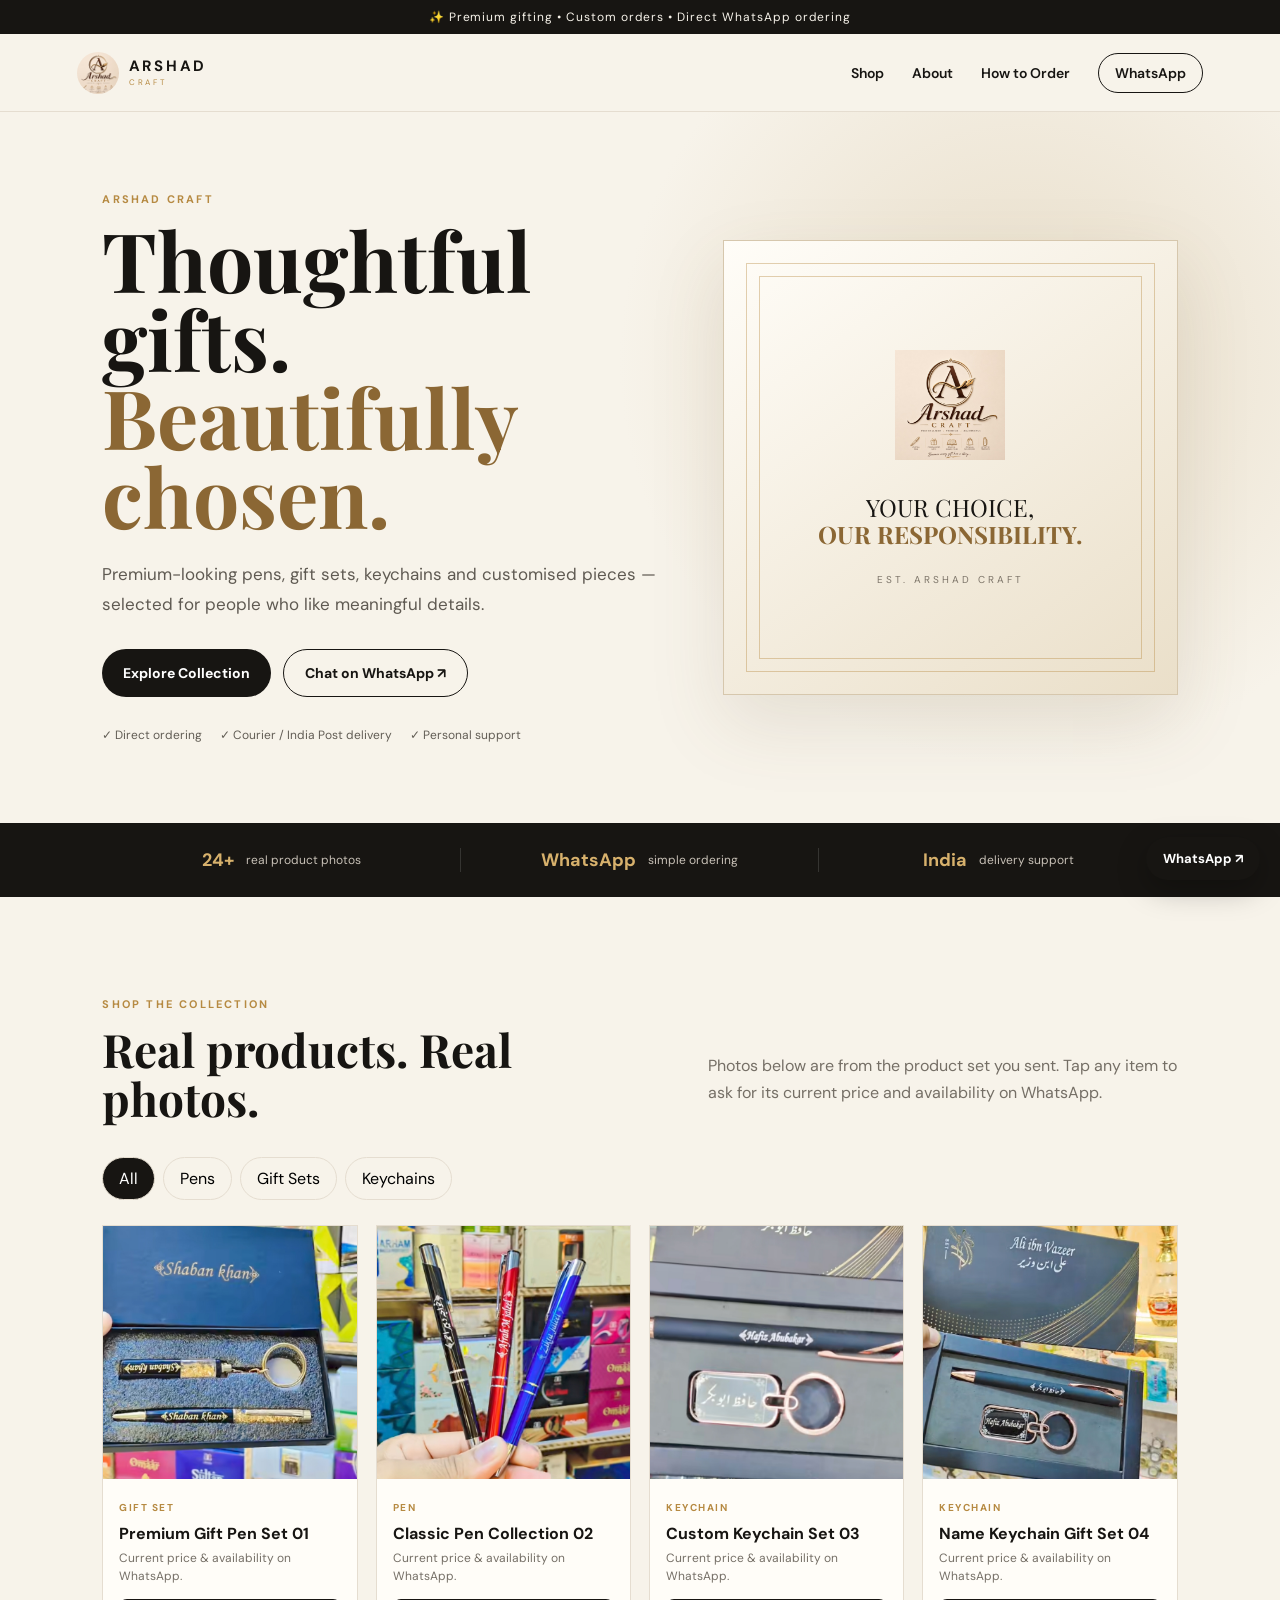
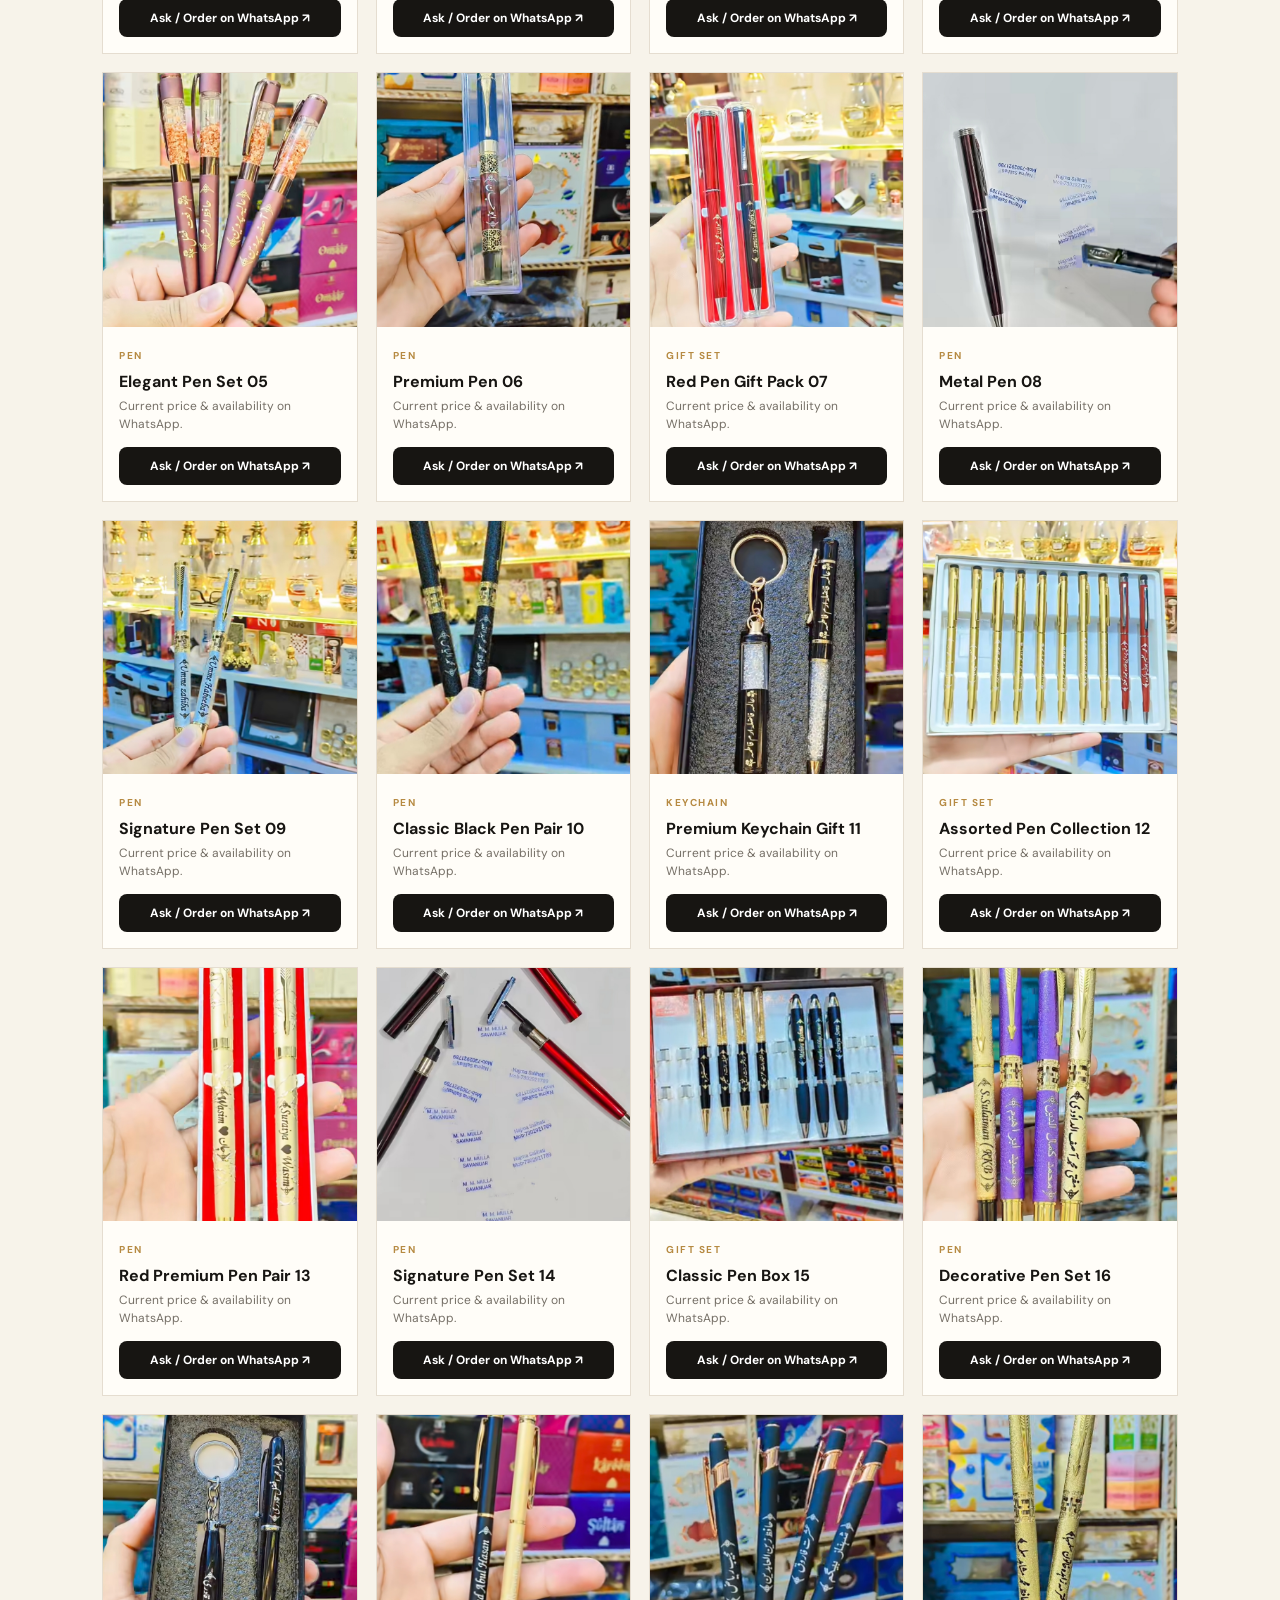
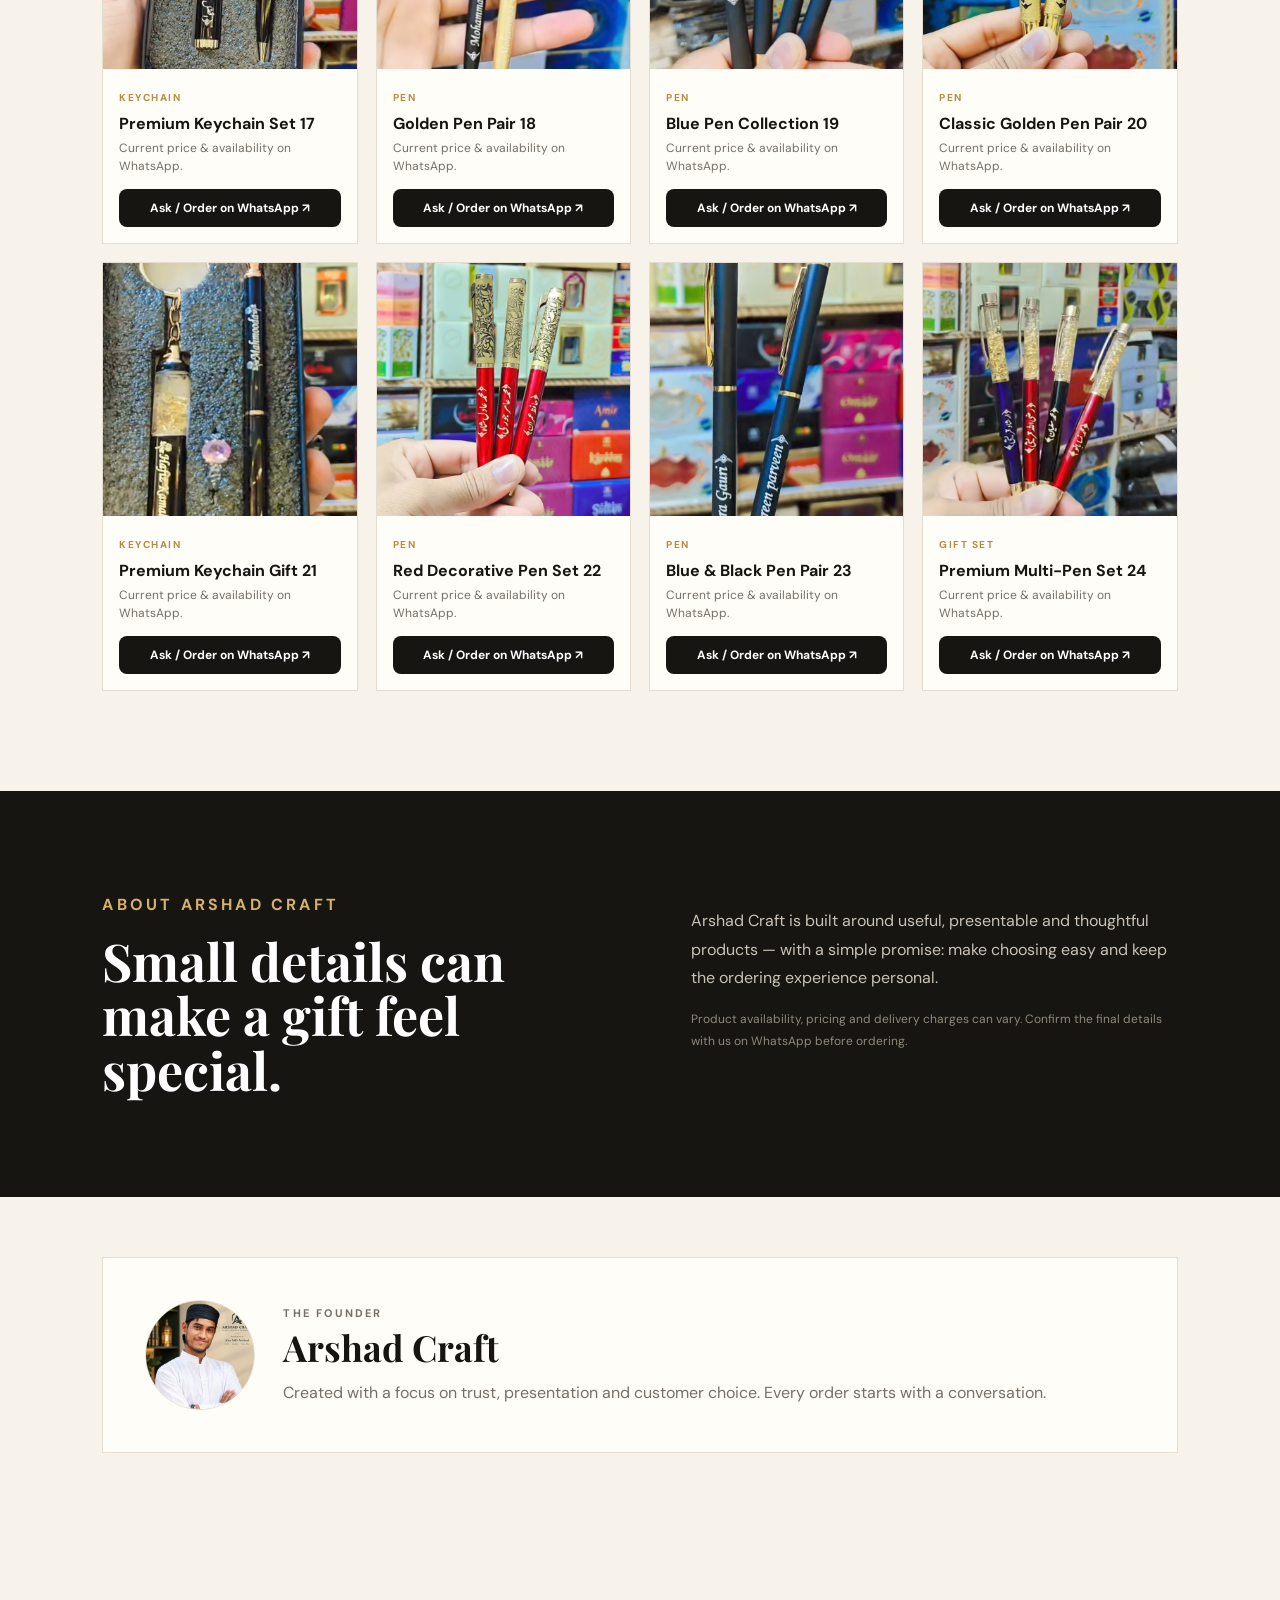
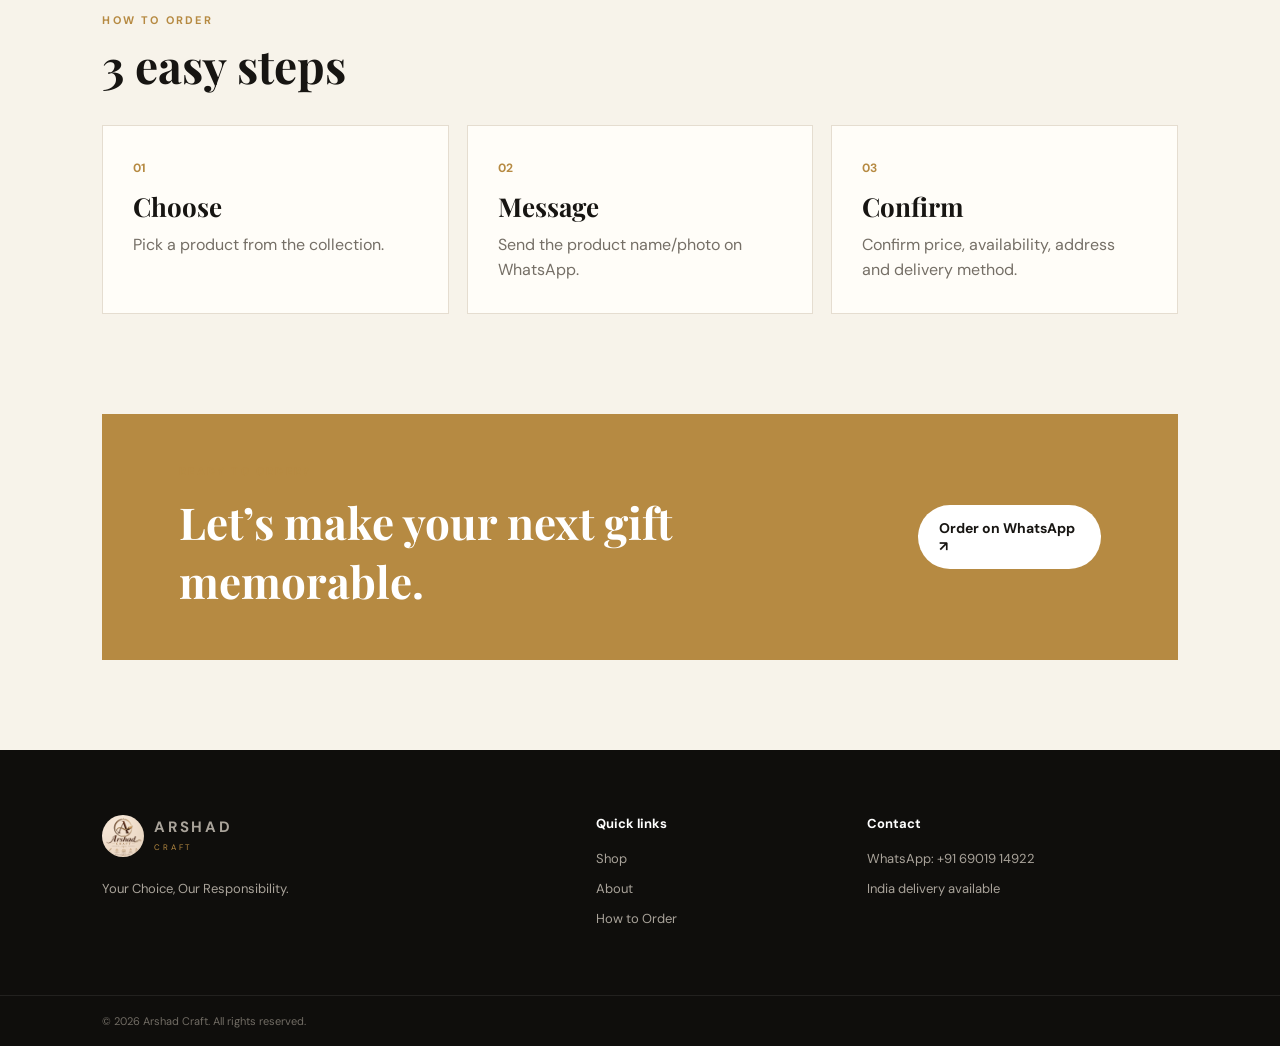
==== commit b6940633: "Add files via upload" ====
--- a/index.html
+++ b/index.html
@@ -10,7 +10,7 @@
 <body>
   <div class="topbar">✨ Premium gifting • Custom orders • Direct WhatsApp ordering</div>
   <header class="header">
-    <a class="brand" href="#home" aria-label="Arshad Craft home"><span class="brand-mark">AC</span><span><b>ARSHAD</b><small>CRAFT</small></span></a>
+    <a class="brand" href="#home" aria-label="Arshad Craft home"><img class="brand-logo" src="assets/logo.png" alt="Arshad Craft logo"><span><b>ARSHAD</b><small>CRAFT</small></span></a>
     <nav><a href="#shop">Shop</a><a href="#about">About</a><a href="#how">How to Order</a><a class="nav-wa" href="https://wa.me/916901914922?text=Hello%20Arshad%20Craft%2C%20I%20want%20to%20place%20an%20order." target="_blank">WhatsApp</a></nav>
   </header>
 
@@ -23,7 +23,7 @@
         <div class="hero-actions"><a class="btn primary" href="#shop">Explore Collection</a><a class="btn ghost" href="https://wa.me/916901914922?text=Hello%20Arshad%20Craft%2C%20please%20share%20your%20latest%20collection." target="_blank">Chat on WhatsApp ↗</a></div>
         <div class="trust"><span>✓ Direct ordering</span><span>✓ Courier / India Post delivery</span><span>✓ Personal support</span></div>
       </div>
-      <div class="hero-card"><div class="seal">AC</div><p>YOUR CHOICE,<br><strong>OUR RESPONSIBILITY.</strong></p><span>EST. ARSHAD CRAFT</span></div>
+      <div class="hero-card"><img class="hero-logo" src="assets/logo.png" alt="Arshad Craft logo"><p>YOUR CHOICE,<br><strong>OUR RESPONSIBILITY.</strong></p><span>EST. ARSHAD CRAFT</span></div>
     </section>
 
     <section class="strip"><div><b>24+</b><span>real product photos</span></div><div><b>WhatsApp</b><span>simple ordering</span></div><div><b>India</b><span>delivery support</span></div></section>
@@ -40,7 +40,7 @@
     </section>
 
     <section class="founder section">
-      <div class="founder-card"><div class="founder-initial">AC</div><div><p class="eyebrow">THE FOUNDER</p><h2>Arshad Craft</h2><p>Created with a focus on trust, presentation and customer choice. Every order starts with a conversation.</p></div></div>
+      <div class="founder-card"><img class="founder-photo" src="assets/founder.png" alt="Founder of Arshad Craft"><div><p class="eyebrow">THE FOUNDER</p><h2>Arshad Craft</h2><p>Created with a focus on trust, presentation and customer choice. Every order starts with a conversation.</p></div></div>
     </section>
 
     <section class="how section" id="how">
@@ -51,7 +51,7 @@
     <section class="cta"><div><p class="eyebrow">READY TO ORDER?</p><h2>Let’s make your next gift memorable.</h2></div><a class="btn light" href="https://wa.me/916901914922?text=Hello%20Arshad%20Craft%2C%20I%20want%20to%20order%20a%20product." target="_blank">Order on WhatsApp ↗</a></section>
   </main>
 
-  <footer><div><a class="brand" href="#home"><span class="brand-mark">AC</span><span><b>ARSHAD</b><small>CRAFT</small></span></a><p>Your Choice, Our Responsibility.</p></div><div><b>Quick links</b><a href="#shop">Shop</a><a href="#about">About</a><a href="#how">How to Order</a></div><div><b>Contact</b><a href="https://wa.me/916901914922" target="_blank">WhatsApp: +91 69019 14922</a><span>India delivery available</span></div></footer>
+  <footer><div><a class="brand" href="#home"><img class="brand-logo" src="assets/logo.png" alt="Arshad Craft logo"><span><b>ARSHAD</b><small>CRAFT</small></span></a><p>Your Choice, Our Responsibility.</p></div><div><b>Quick links</b><a href="#shop">Shop</a><a href="#about">About</a><a href="#how">How to Order</a></div><div><b>Contact</b><a href="https://wa.me/916901914922" target="_blank">WhatsApp: +91 69019 14922</a><span>India delivery available</span></div></footer>
   <div class="copyright">© <span id="year"></span> Arshad Craft. All rights reserved.</div>
   <script src="script.js"></script>
 </body>
--- a/style.css
+++ b/style.css
@@ -1,4 +1,4 @@
 @import url('https://fonts.googleapis.com/css2?family=DM+Sans:wght@400;500;600;700&family=Playfair+Display:wght@600;700&display=swap');
 :root{--ink:#171512;--cream:#f7f3ea;--paper:#fffdf8;--gold:#b68a42;--line:#e5ddd0;--muted:#756f66}
-*{box-sizing:border-box}html{scroll-behavior:smooth}body{margin:0;color:var(--ink);background:var(--cream);font-family:'DM Sans',sans-serif}a{text-decoration:none;color:inherit}.topbar{background:#171512;color:#f7f3ea;text-align:center;padding:9px 14px;font-size:12px;letter-spacing:.08em}.header{height:78px;background:rgba(247,243,234,.94);backdrop-filter:blur(12px);display:flex;align-items:center;justify-content:space-between;padding:0 6vw;position:sticky;top:0;z-index:20;border-bottom:1px solid var(--line)}.brand{display:flex;align-items:center;gap:10px}.brand-mark{width:38px;height:38px;border:1px solid var(--gold);display:grid;place-items:center;border-radius:50%;font-family:serif;font-weight:700;font-size:13px}.brand b,.brand small{display:block;line-height:1}.brand b{font-size:15px;letter-spacing:.18em}.brand small{font-size:8px;letter-spacing:.34em;color:var(--gold);margin-top:4px}nav{display:flex;align-items:center;gap:28px;font-size:14px;font-weight:600}nav a:hover{color:var(--gold)}.nav-wa{padding:10px 16px;border:1px solid var(--ink);border-radius:999px}.hero{min-height:650px;display:grid;grid-template-columns:1.1fr .9fr;gap:5vw;align-items:center;padding:80px 8vw;background:radial-gradient(circle at 80% 35%,#e8ddc8 0,#f7f3ea 36%,#f7f3ea 100%)}.eyebrow{font-size:11px;letter-spacing:.2em;font-weight:700;color:var(--gold);margin:0 0 14px}.hero h1,h2{font-family:'Playfair Display',serif}.hero h1{font-size:clamp(48px,7vw,82px);line-height:.96;margin:0 0 25px}.hero h1 em{color:#8b6734;font-style:normal}.lead{font-size:17px;line-height:1.75;color:#5f5a52;max-width:650px}.hero-actions{display:flex;gap:12px;flex-wrap:wrap;margin:30px 0}.btn{display:inline-flex;align-items:center;justify-content:center;padding:14px 21px;border-radius:999px;font-weight:700;font-size:14px}.primary{background:var(--ink);color:white}.ghost{border:1px solid var(--ink)}.trust{display:flex;gap:18px;flex-wrap:wrap;color:#625d55;font-size:12px}.hero-card{aspect-ratio:1/1;max-width:470px;width:100%;margin:auto;border:1px solid #d6c7ad;background:linear-gradient(145deg,#fffdf8,#eadfc9);box-shadow:0 28px 70px #6d5b3d22;display:flex;flex-direction:column;align-items:center;justify-content:center;text-align:center;position:relative}.hero-card:before,.hero-card:after{content:'';position:absolute;inset:22px;border:1px solid #b68a4266}.hero-card:after{inset:35px}.seal{width:92px;height:92px;border:1px solid var(--gold);border-radius:50%;display:grid;place-items:center;font-family:serif;font-size:27px;font-weight:700;z-index:1}.hero-card p{font-family:'Playfair Display',serif;font-size:24px;line-height:1.15;z-index:1}.hero-card p strong{color:#8b6734}.hero-card span{font-size:10px;letter-spacing:.3em;color:#7d7569;z-index:1}.strip{display:grid;grid-template-columns:repeat(3,1fr);background:#171512;color:white;padding:25px 8vw}.strip div{display:flex;align-items:center;justify-content:center;gap:12px;border-right:1px solid #ffffff22}.strip div:last-child{border:0}.strip b{font-size:18px;color:#d7b16c}.strip span{font-size:12px;color:#c8c1b7}.section{padding:100px 8vw}.section-head{display:flex;justify-content:space-between;gap:30px;align-items:end;margin-bottom:35px}.section-head h2,.about h2{font-size:46px;line-height:1.05;margin:0}.section-head>p{max-width:470px;color:var(--muted);line-height:1.7}.filters{display:flex;gap:8px;flex-wrap:wrap;margin-bottom:25px}.filters button{border:1px solid var(--line);background:transparent;border-radius:999px;padding:10px 16px;cursor:pointer;font:inherit}.filters button.active,.filters button:hover{background:var(--ink);color:#fff}.grid{display:grid;grid-template-columns:repeat(4,1fr);gap:18px}.card{background:var(--paper);border:1px solid var(--line);overflow:hidden;transition:.25s;display:flex;flex-direction:column}.card:hover{transform:translateY(-4px);box-shadow:0 18px 35px #00000012}.photo{aspect-ratio:1/1;background:#eee7da;overflow:hidden}.photo img{width:100%;height:100%;object-fit:cover;display:block}.card-body{padding:16px}.tag{font-size:10px;letter-spacing:.15em;color:var(--gold);font-weight:700;text-transform:uppercase}.card h3{margin:7px 0 5px;font-size:16px}.card p{margin:0 0 14px;color:var(--muted);font-size:12px;line-height:1.5}.order{display:block;background:var(--ink);color:white;text-align:center;padding:11px;border-radius:8px;font-size:12px;font-weight:700}.about{background:#171512;color:#fff;display:grid;grid-template-columns:1fr 1fr;gap:8vw}.about .eyebrow{color:#d7b16c}.about h2{font-size:52px}.about p{color:#c8c1b7;line-height:1.8;font-size:16px}.about .muted{font-size:12px;color:#8f887d}.founder{padding-top:60px;padding-bottom:60px}.founder-card{border:1px solid var(--line);background:var(--paper);padding:42px;display:flex;gap:28px;align-items:center}.founder-initial{width:90px;height:90px;border-radius:50%;background:#171512;color:#d7b16c;display:grid;place-items:center;font-family:serif;font-size:28px}.founder h2{font-size:36px;margin:0 0 8px}.founder p{color:var(--muted);line-height:1.7;margin:0}.steps{display:grid;grid-template-columns:repeat(3,1fr);gap:18px}.steps>div{background:var(--paper);border:1px solid var(--line);padding:30px}.steps b{color:var(--gold);font-size:12px}.steps h3{font-family:'Playfair Display',serif;font-size:26px;margin:12px 0 8px}.steps p{color:var(--muted);line-height:1.6;margin:0}.cta{margin:0 8vw 90px;background:#b68a42;color:white;padding:50px 6vw;display:flex;align-items:center;justify-content:space-between;gap:30px}.cta h2{font-size:44px;margin:0}.btn.light{background:#fff;color:#171512}footer{background:#0f0e0c;color:#fff;padding:65px 8vw;display:grid;grid-template-columns:2fr 1fr 1.4fr;gap:50px}footer p,footer span,footer a:not(.brand){color:#a9a39a;font-size:13px;line-height:1.7}footer>div{display:flex;flex-direction:column;gap:8px}footer b{font-size:13px;margin-bottom:8px}.copyright{background:#0f0e0c;color:#716c64;border-top:1px solid #ffffff14;padding:18px 8vw;font-size:11px}.wa-float{position:fixed;right:20px;bottom:20px;background:#171512;color:#fff;padding:13px 17px;border-radius:999px;box-shadow:0 10px 30px #0004;z-index:30;font-size:13px;font-weight:700}@media(max-width:1000px){.grid{grid-template-columns:repeat(3,1fr)}.hero{grid-template-columns:1fr}.hero-card{max-width:420px}.about{grid-template-columns:1fr}.section-head{align-items:start;flex-direction:column}}@media(max-width:700px){nav a:not(.nav-wa){display:none}.header{padding:0 5vw}.hero{padding:65px 5vw}.hero h1{font-size:48px}.strip{grid-template-columns:1fr;padding:12px 5vw}.strip div{padding:12px;border-right:0;border-bottom:1px solid #ffffff22}.section{padding:70px 5vw}.section-head h2,.about h2{font-size:38px}.grid{grid-template-columns:repeat(2,1fr);gap:12px}.card-body{padding:12px}.card h3{font-size:14px}.steps{grid-template-columns:1fr}.cta{margin:0 5vw 60px;padding:38px 25px;display:block}.cta h2{font-size:36px;margin-bottom:24px}footer{grid-template-columns:1fr;padding:50px 5vw}.founder-card{padding:25px;align-items:flex-start}.trust{font-size:11px}}
+*{box-sizing:border-box}html{scroll-behavior:smooth}body{margin:0;color:var(--ink);background:var(--cream);font-family:'DM Sans',sans-serif}a{text-decoration:none;color:inherit}.topbar{background:#171512;color:#f7f3ea;text-align:center;padding:9px 14px;font-size:12px;letter-spacing:.08em}.header{height:78px;background:rgba(247,243,234,.94);backdrop-filter:blur(12px);display:flex;align-items:center;justify-content:space-between;padding:0 6vw;position:sticky;top:0;z-index:20;border-bottom:1px solid var(--line)}.brand{display:flex;align-items:center;gap:10px}.brand-logo{width:42px;height:42px;object-fit:contain;border-radius:50%}.brand-mark{width:38px;height:38px;border:1px solid var(--gold);display:grid;place-items:center;border-radius:50%;font-family:serif;font-weight:700;font-size:13px}.brand b,.brand small{display:block;line-height:1}.brand b{font-size:15px;letter-spacing:.18em}.brand small{font-size:8px;letter-spacing:.34em;color:var(--gold);margin-top:4px}nav{display:flex;align-items:center;gap:28px;font-size:14px;font-weight:600}nav a:hover{color:var(--gold)}.nav-wa{padding:10px 16px;border:1px solid var(--ink);border-radius:999px}.hero{min-height:650px;display:grid;grid-template-columns:1.1fr .9fr;gap:5vw;align-items:center;padding:80px 8vw;background:radial-gradient(circle at 80% 35%,#e8ddc8 0,#f7f3ea 36%,#f7f3ea 100%)}.eyebrow{font-size:11px;letter-spacing:.2em;font-weight:700;color:var(--gold);margin:0 0 14px}.hero h1,h2{font-family:'Playfair Display',serif}.hero h1{font-size:clamp(48px,7vw,82px);line-height:.96;margin:0 0 25px}.hero h1 em{color:#8b6734;font-style:normal}.lead{font-size:17px;line-height:1.75;color:#5f5a52;max-width:650px}.hero-actions{display:flex;gap:12px;flex-wrap:wrap;margin:30px 0}.btn{display:inline-flex;align-items:center;justify-content:center;padding:14px 21px;border-radius:999px;font-weight:700;font-size:14px}.primary{background:var(--ink);color:white}.ghost{border:1px solid var(--ink)}.trust{display:flex;gap:18px;flex-wrap:wrap;color:#625d55;font-size:12px}.hero-card{aspect-ratio:1/1;max-width:470px;width:100%;margin:auto;border:1px solid #d6c7ad;background:linear-gradient(145deg,#fffdf8,#eadfc9);box-shadow:0 28px 70px #6d5b3d22;display:flex;flex-direction:column;align-items:center;justify-content:center;text-align:center;position:relative}.hero-card:before,.hero-card:after{content:'';position:absolute;inset:22px;border:1px solid #b68a4266}.hero-card:after{inset:35px}.hero-logo{width:110px;height:110px;object-fit:contain;z-index:1;margin-bottom:10px}.seal{width:92px;height:92px;border:1px solid var(--gold);border-radius:50%;display:grid;place-items:center;font-family:serif;font-size:27px;font-weight:700;z-index:1}.hero-card p{font-family:'Playfair Display',serif;font-size:24px;line-height:1.15;z-index:1}.hero-card p strong{color:#8b6734}.hero-card span{font-size:10px;letter-spacing:.3em;color:#7d7569;z-index:1}.strip{display:grid;grid-template-columns:repeat(3,1fr);background:#171512;color:white;padding:25px 8vw}.strip div{display:flex;align-items:center;justify-content:center;gap:12px;border-right:1px solid #ffffff22}.strip div:last-child{border:0}.strip b{font-size:18px;color:#d7b16c}.strip span{font-size:12px;color:#c8c1b7}.section{padding:100px 8vw}.section-head{display:flex;justify-content:space-between;gap:30px;align-items:end;margin-bottom:35px}.section-head h2,.about h2{font-size:46px;line-height:1.05;margin:0}.section-head>p{max-width:470px;color:var(--muted);line-height:1.7}.filters{display:flex;gap:8px;flex-wrap:wrap;margin-bottom:25px}.filters button{border:1px solid var(--line);background:transparent;border-radius:999px;padding:10px 16px;cursor:pointer;font:inherit}.filters button.active,.filters button:hover{background:var(--ink);color:#fff}.grid{display:grid;grid-template-columns:repeat(4,1fr);gap:18px}.card{background:var(--paper);border:1px solid var(--line);overflow:hidden;transition:.25s;display:flex;flex-direction:column}.card:hover{transform:translateY(-4px);box-shadow:0 18px 35px #00000012}.photo{aspect-ratio:1/1;background:#eee7da;overflow:hidden}.photo img{width:100%;height:100%;object-fit:cover;display:block}.card-body{padding:16px}.tag{font-size:10px;letter-spacing:.15em;color:var(--gold);font-weight:700;text-transform:uppercase}.card h3{margin:7px 0 5px;font-size:16px}.card p{margin:0 0 14px;color:var(--muted);font-size:12px;line-height:1.5}.order{display:block;background:var(--ink);color:white;text-align:center;padding:11px;border-radius:8px;font-size:12px;font-weight:700}.about{background:#171512;color:#fff;display:grid;grid-template-columns:1fr 1fr;gap:8vw}.about .eyebrow{color:#d7b16c}.about h2{font-size:52px}.about p{color:#c8c1b7;line-height:1.8;font-size:16px}.about .muted{font-size:12px;color:#8f887d}.founder{padding-top:60px;padding-bottom:60px}.founder-card{border:1px solid var(--line);background:var(--paper);padding:42px;display:flex;gap:28px;align-items:center}.founder-photo{width:110px;height:110px;border-radius:50%;object-fit:cover;border:1px solid var(--line)}.founder-initial{width:90px;height:90px;border-radius:50%;background:#171512;color:#d7b16c;display:grid;place-items:center;font-family:serif;font-size:28px}.founder h2{font-size:36px;margin:0 0 8px}.founder p{color:var(--muted);line-height:1.7;margin:0}.steps{display:grid;grid-template-columns:repeat(3,1fr);gap:18px}.steps>div{background:var(--paper);border:1px solid var(--line);padding:30px}.steps b{color:var(--gold);font-size:12px}.steps h3{font-family:'Playfair Display',serif;font-size:26px;margin:12px 0 8px}.steps p{color:var(--muted);line-height:1.6;margin:0}.cta{margin:0 8vw 90px;background:#b68a42;color:white;padding:50px 6vw;display:flex;align-items:center;justify-content:space-between;gap:30px}.cta h2{font-size:44px;margin:0}.btn.light{background:#fff;color:#171512}footer{background:#0f0e0c;color:#fff;padding:65px 8vw;display:grid;grid-template-columns:2fr 1fr 1.4fr;gap:50px}footer p,footer span,footer a:not(.brand){color:#a9a39a;font-size:13px;line-height:1.7}footer>div{display:flex;flex-direction:column;gap:8px}footer b{font-size:13px;margin-bottom:8px}.copyright{background:#0f0e0c;color:#716c64;border-top:1px solid #ffffff14;padding:18px 8vw;font-size:11px}.wa-float{position:fixed;right:20px;bottom:20px;background:#171512;color:#fff;padding:13px 17px;border-radius:999px;box-shadow:0 10px 30px #0004;z-index:30;font-size:13px;font-weight:700}@media(max-width:1000px){.grid{grid-template-columns:repeat(3,1fr)}.hero{grid-template-columns:1fr}.hero-card{max-width:420px}.about{grid-template-columns:1fr}.section-head{align-items:start;flex-direction:column}}@media(max-width:700px){nav a:not(.nav-wa){display:none}.header{padding:0 5vw}.hero{padding:65px 5vw}.hero h1{font-size:48px}.strip{grid-template-columns:1fr;padding:12px 5vw}.strip div{padding:12px;border-right:0;border-bottom:1px solid #ffffff22}.section{padding:70px 5vw}.section-head h2,.about h2{font-size:38px}.grid{grid-template-columns:repeat(2,1fr);gap:12px}.card-body{padding:12px}.card h3{font-size:14px}.steps{grid-template-columns:1fr}.cta{margin:0 5vw 60px;padding:38px 25px;display:block}.cta h2{font-size:36px;margin-bottom:24px}footer{grid-template-columns:1fr;padding:50px 5vw}.founder-card{padding:25px;align-items:flex-start}.trust{font-size:11px}}
 @media(max-width:420px){.grid{grid-template-columns:1fr}.hero-actions .btn{width:100%}}
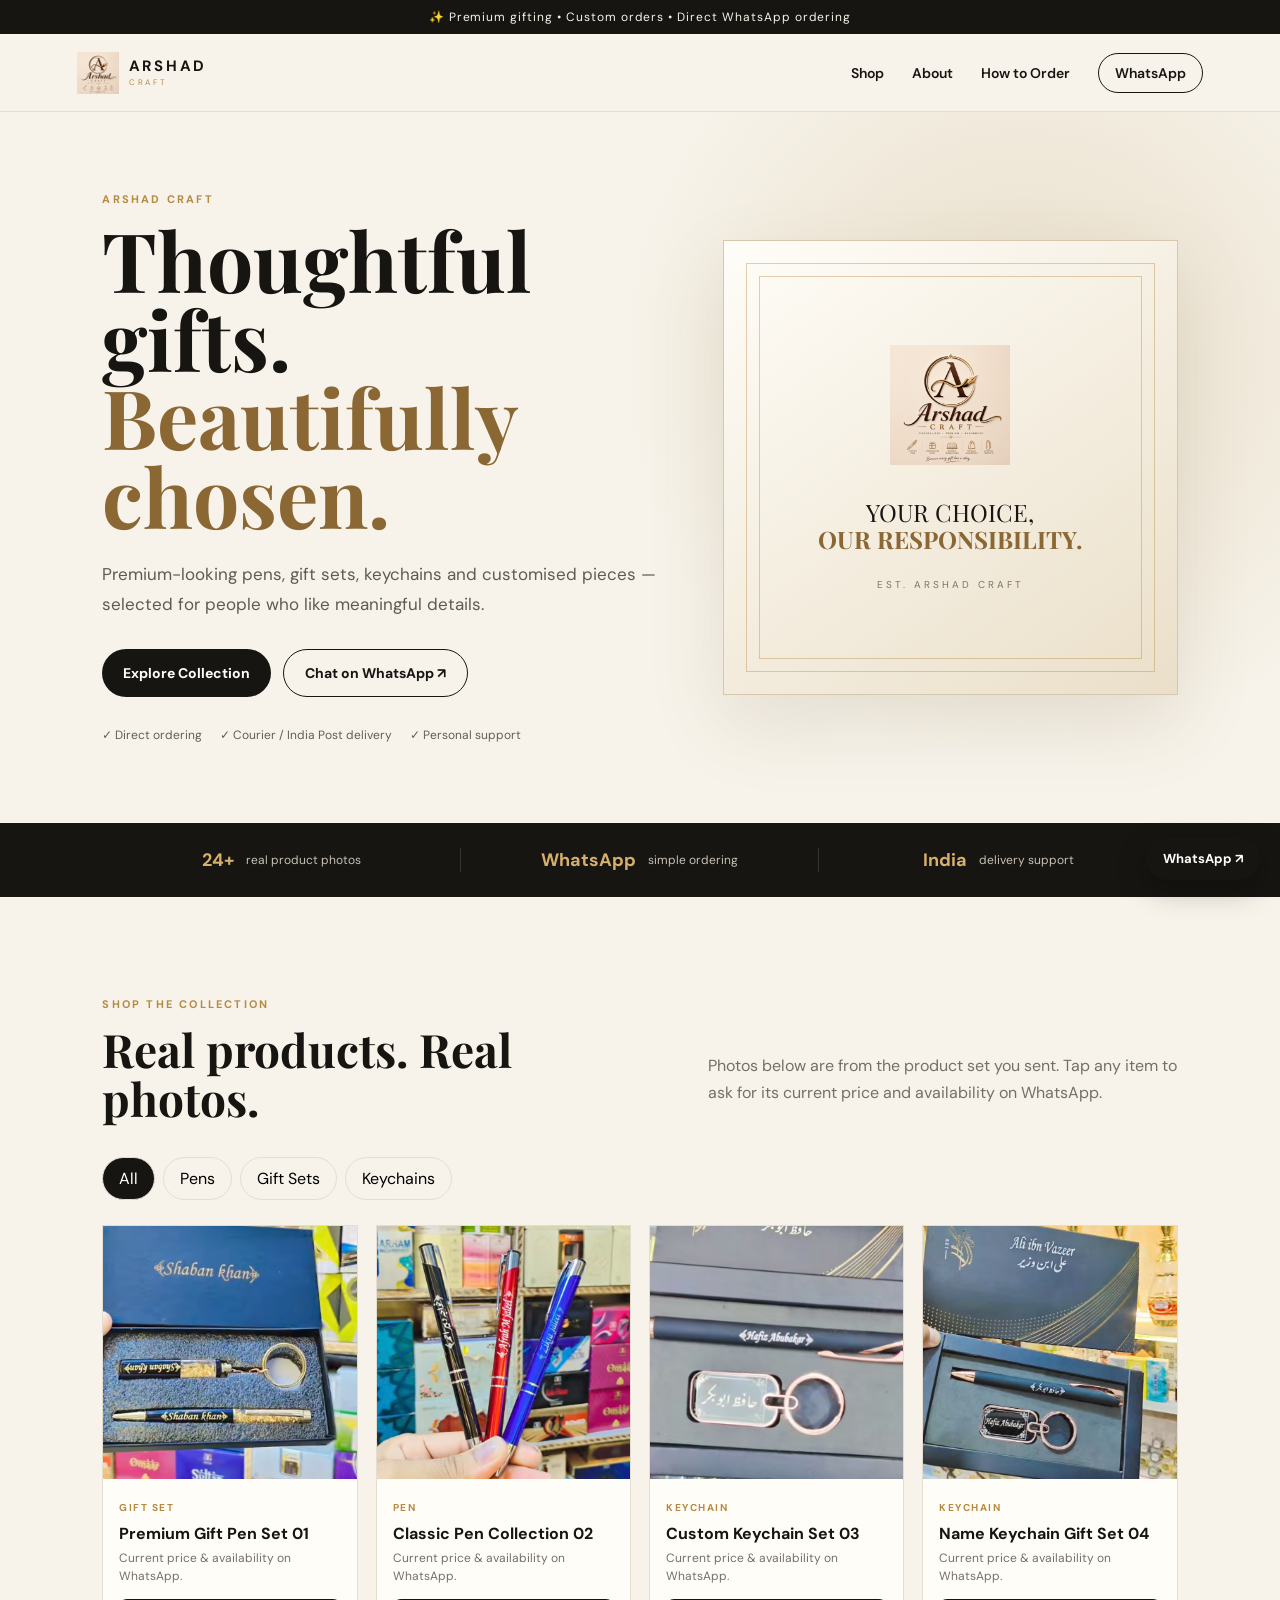
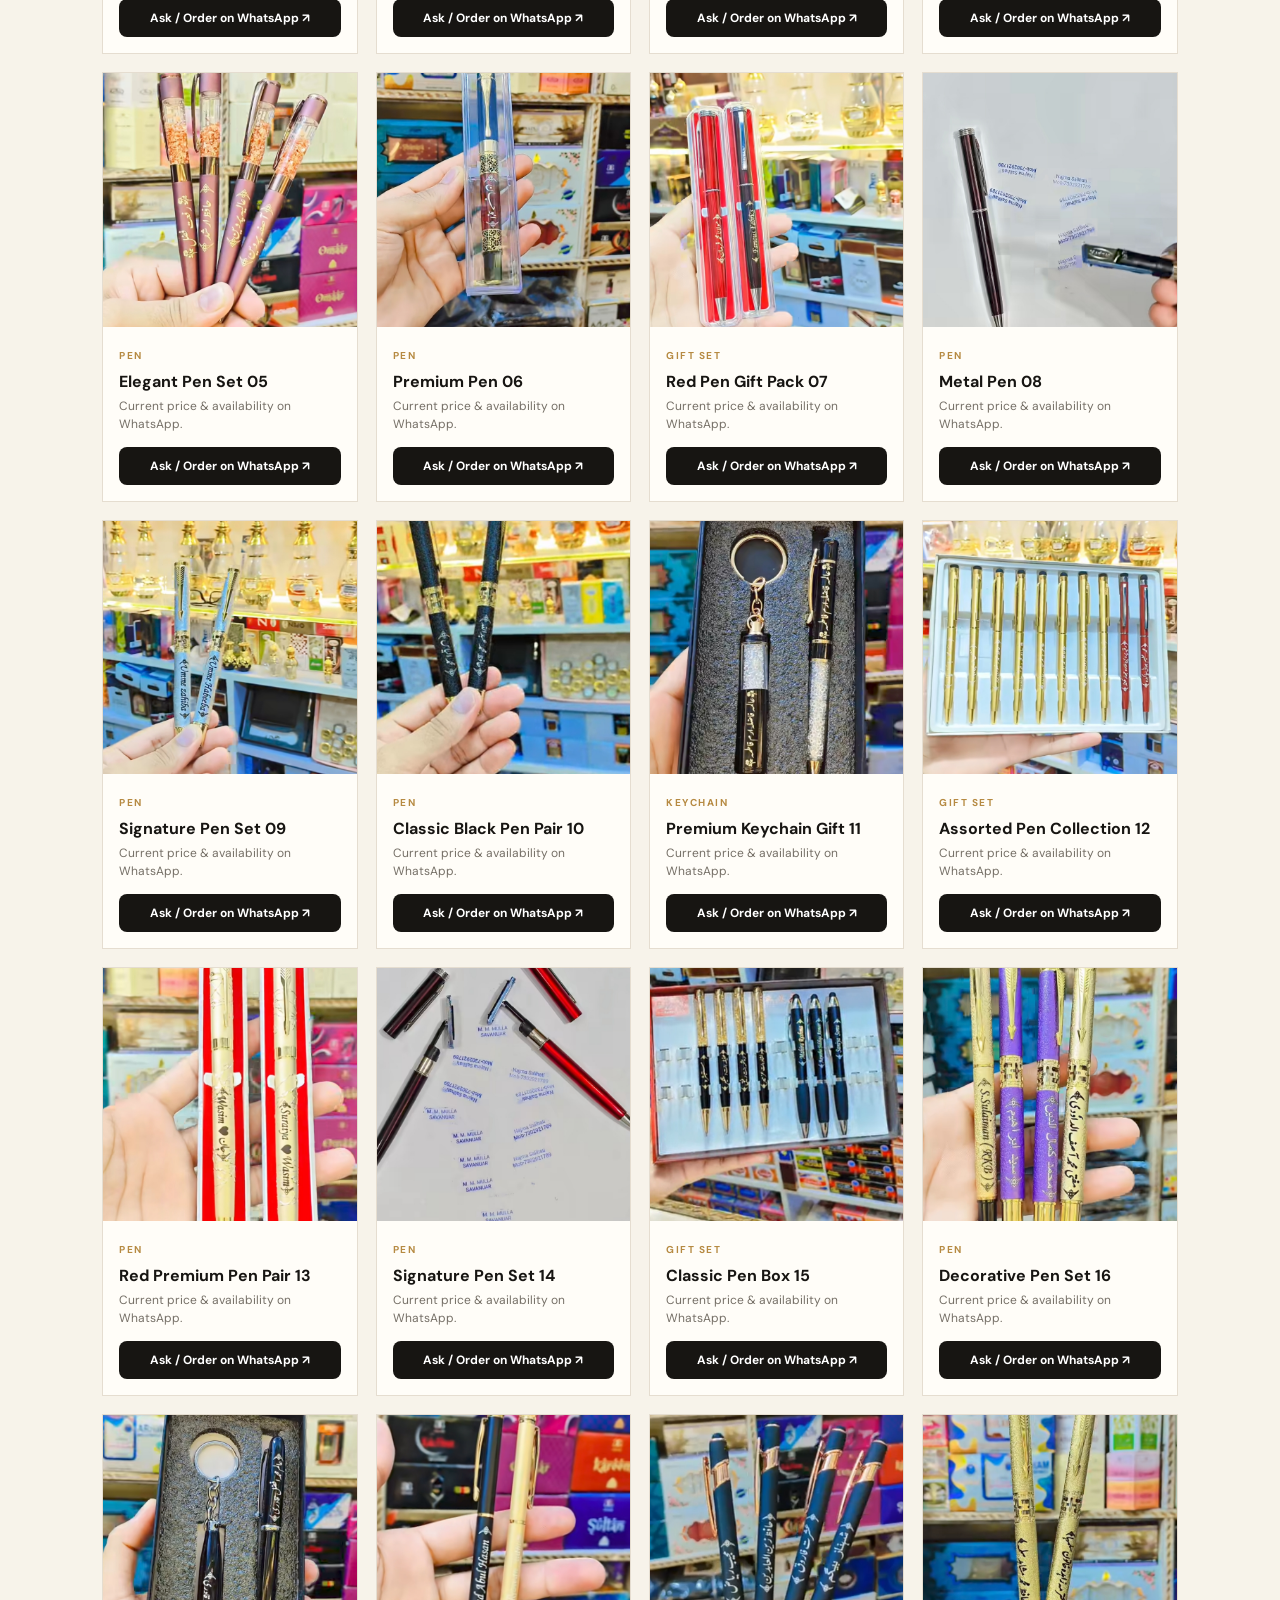
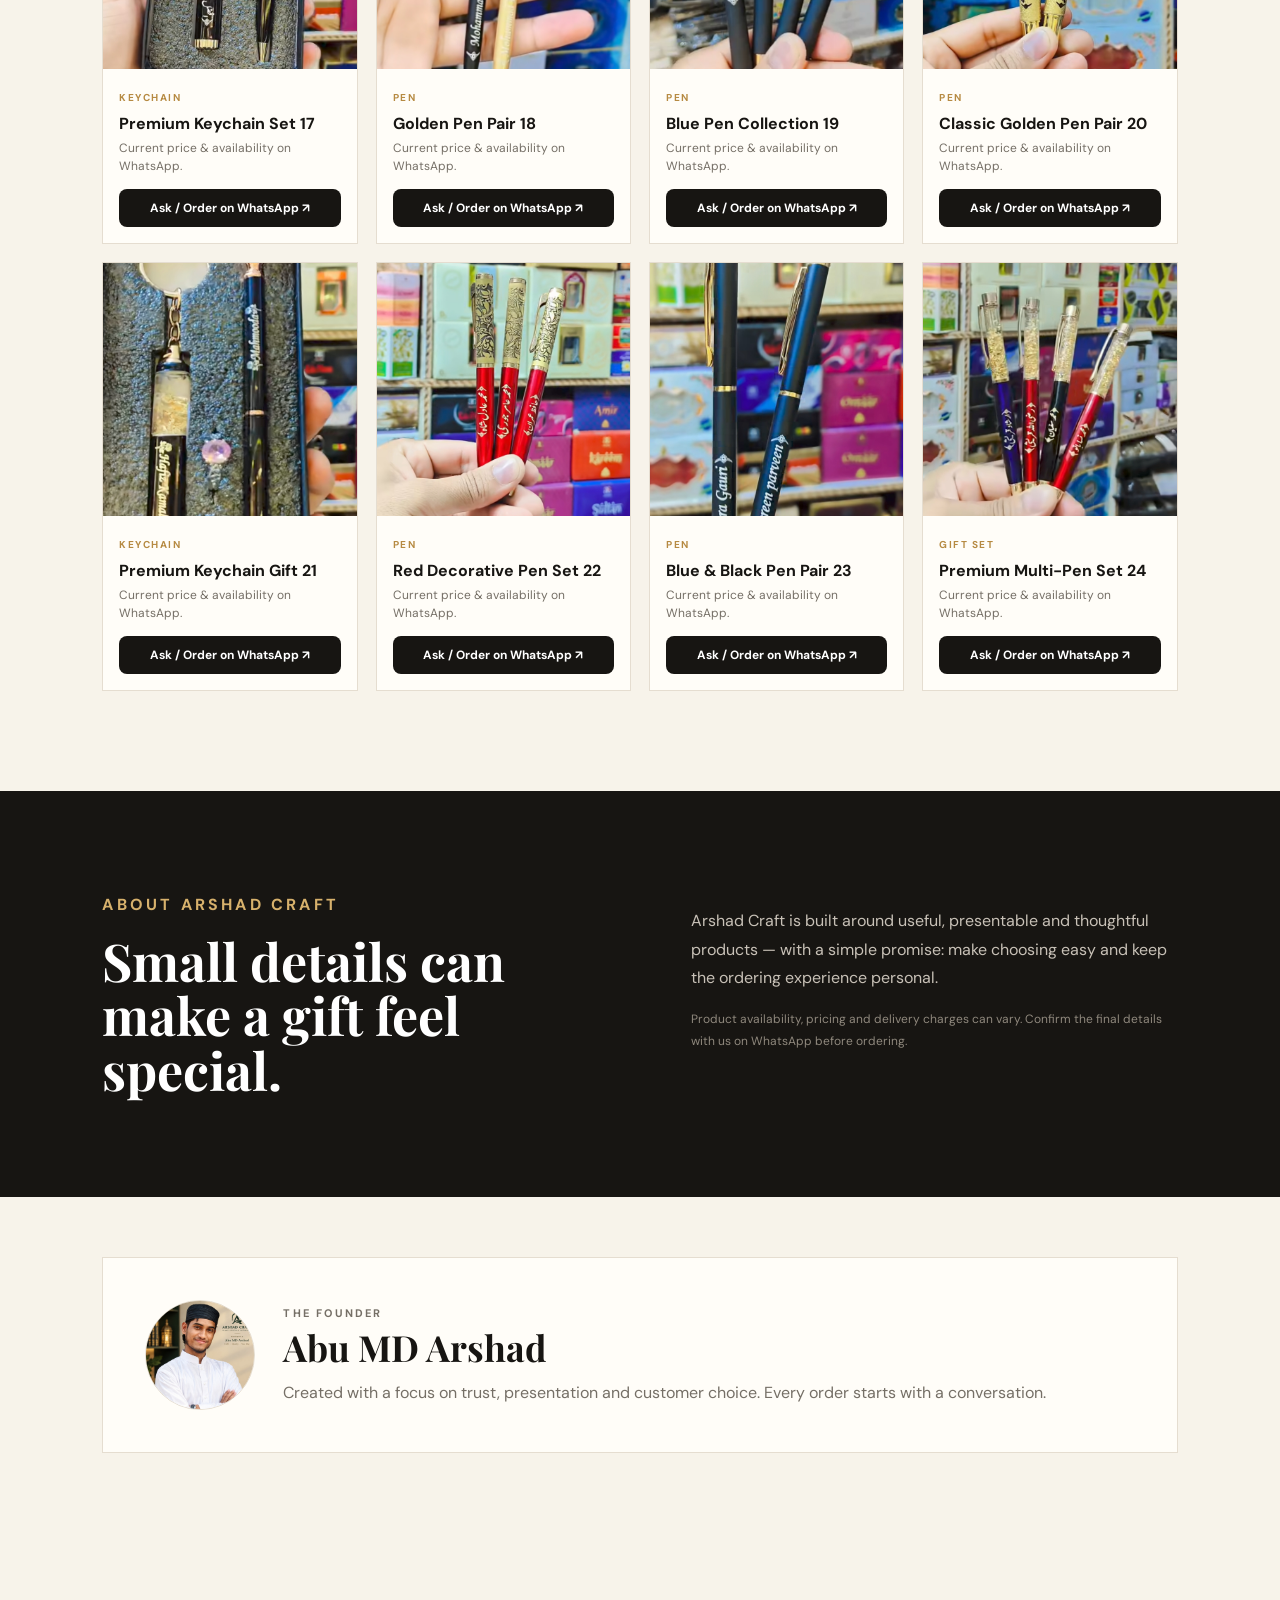
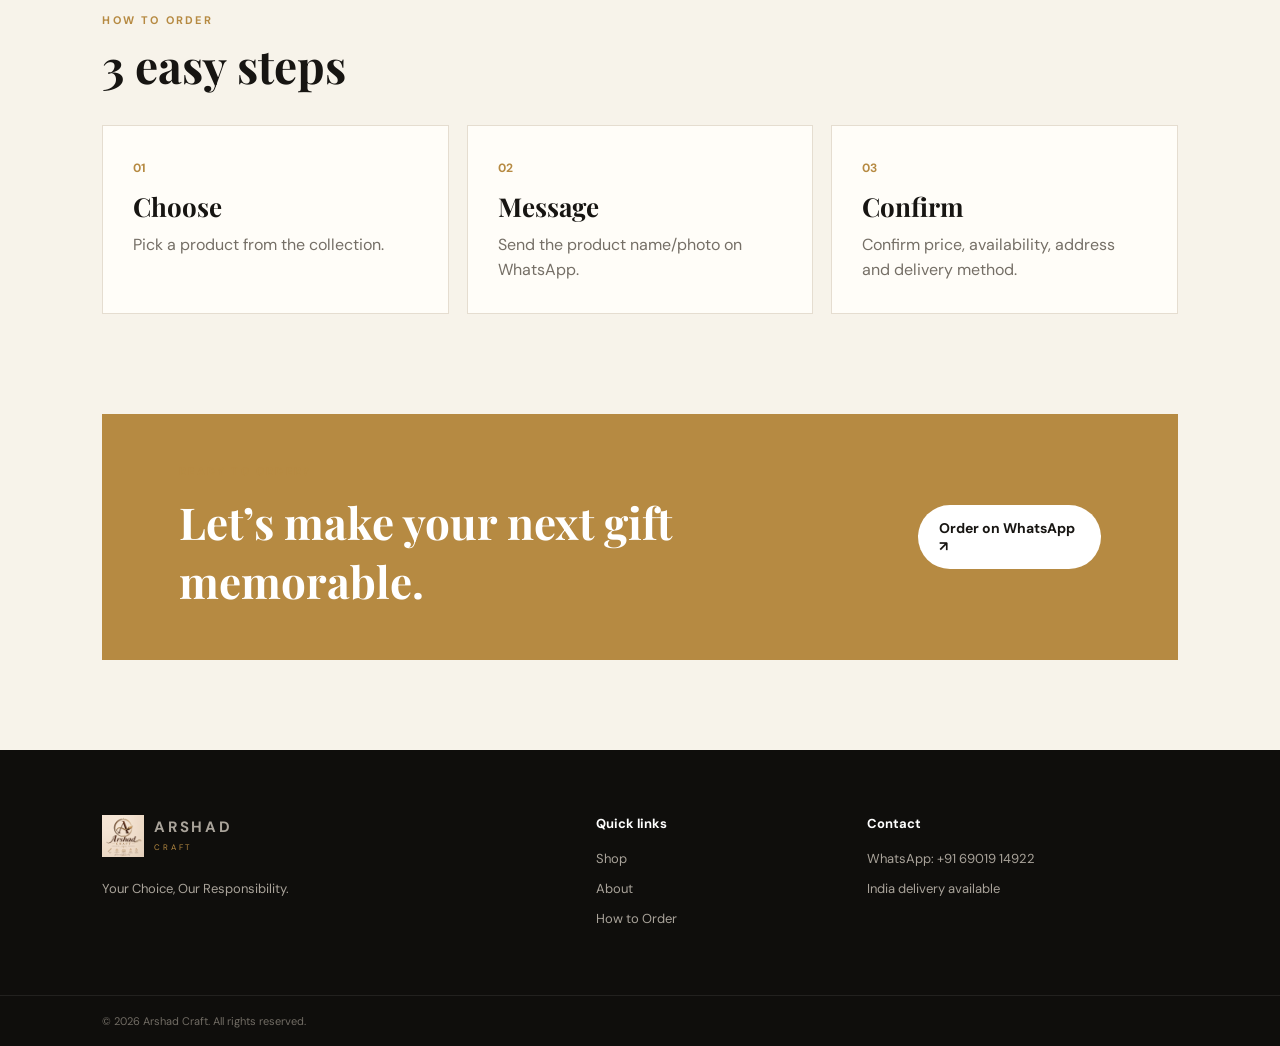
==== commit 3df6ffec: "Add files via upload" ====
--- a/index.html
+++ b/index.html
@@ -40,7 +40,7 @@
     </section>
 
     <section class="founder section">
-      <div class="founder-card"><img class="founder-photo" src="assets/founder.png" alt="Founder of Arshad Craft"><div><p class="eyebrow">THE FOUNDER</p><h2>Arshad Craft</h2><p>Created with a focus on trust, presentation and customer choice. Every order starts with a conversation.</p></div></div>
+      <div class="founder-card"><img class="founder-photo" src="assets/founder.png" alt="Founder of Arshad Craft"><div><p class="eyebrow">THE FOUNDER</p><h2>Abu MD Arshad</h2><p>Created with a focus on trust, presentation and customer choice. Every order starts with a conversation.</p></div></div>
     </section>
 
     <section class="how section" id="how">
--- a/style.css
+++ b/style.css
@@ -1,4 +1,10 @@
 @import url('https://fonts.googleapis.com/css2?family=DM+Sans:wght@400;500;600;700&family=Playfair+Display:wght@600;700&display=swap');
 :root{--ink:#171512;--cream:#f7f3ea;--paper:#fffdf8;--gold:#b68a42;--line:#e5ddd0;--muted:#756f66}
-*{box-sizing:border-box}html{scroll-behavior:smooth}body{margin:0;color:var(--ink);background:var(--cream);font-family:'DM Sans',sans-serif}a{text-decoration:none;color:inherit}.topbar{background:#171512;color:#f7f3ea;text-align:center;padding:9px 14px;font-size:12px;letter-spacing:.08em}.header{height:78px;background:rgba(247,243,234,.94);backdrop-filter:blur(12px);display:flex;align-items:center;justify-content:space-between;padding:0 6vw;position:sticky;top:0;z-index:20;border-bottom:1px solid var(--line)}.brand{display:flex;align-items:center;gap:10px}.brand-logo{width:42px;height:42px;object-fit:contain;border-radius:50%}.brand-mark{width:38px;height:38px;border:1px solid var(--gold);display:grid;place-items:center;border-radius:50%;font-family:serif;font-weight:700;font-size:13px}.brand b,.brand small{display:block;line-height:1}.brand b{font-size:15px;letter-spacing:.18em}.brand small{font-size:8px;letter-spacing:.34em;color:var(--gold);margin-top:4px}nav{display:flex;align-items:center;gap:28px;font-size:14px;font-weight:600}nav a:hover{color:var(--gold)}.nav-wa{padding:10px 16px;border:1px solid var(--ink);border-radius:999px}.hero{min-height:650px;display:grid;grid-template-columns:1.1fr .9fr;gap:5vw;align-items:center;padding:80px 8vw;background:radial-gradient(circle at 80% 35%,#e8ddc8 0,#f7f3ea 36%,#f7f3ea 100%)}.eyebrow{font-size:11px;letter-spacing:.2em;font-weight:700;color:var(--gold);margin:0 0 14px}.hero h1,h2{font-family:'Playfair Display',serif}.hero h1{font-size:clamp(48px,7vw,82px);line-height:.96;margin:0 0 25px}.hero h1 em{color:#8b6734;font-style:normal}.lead{font-size:17px;line-height:1.75;color:#5f5a52;max-width:650px}.hero-actions{display:flex;gap:12px;flex-wrap:wrap;margin:30px 0}.btn{display:inline-flex;align-items:center;justify-content:center;padding:14px 21px;border-radius:999px;font-weight:700;font-size:14px}.primary{background:var(--ink);color:white}.ghost{border:1px solid var(--ink)}.trust{display:flex;gap:18px;flex-wrap:wrap;color:#625d55;font-size:12px}.hero-card{aspect-ratio:1/1;max-width:470px;width:100%;margin:auto;border:1px solid #d6c7ad;background:linear-gradient(145deg,#fffdf8,#eadfc9);box-shadow:0 28px 70px #6d5b3d22;display:flex;flex-direction:column;align-items:center;justify-content:center;text-align:center;position:relative}.hero-card:before,.hero-card:after{content:'';position:absolute;inset:22px;border:1px solid #b68a4266}.hero-card:after{inset:35px}.hero-logo{width:110px;height:110px;object-fit:contain;z-index:1;margin-bottom:10px}.seal{width:92px;height:92px;border:1px solid var(--gold);border-radius:50%;display:grid;place-items:center;font-family:serif;font-size:27px;font-weight:700;z-index:1}.hero-card p{font-family:'Playfair Display',serif;font-size:24px;line-height:1.15;z-index:1}.hero-card p strong{color:#8b6734}.hero-card span{font-size:10px;letter-spacing:.3em;color:#7d7569;z-index:1}.strip{display:grid;grid-template-columns:repeat(3,1fr);background:#171512;color:white;padding:25px 8vw}.strip div{display:flex;align-items:center;justify-content:center;gap:12px;border-right:1px solid #ffffff22}.strip div:last-child{border:0}.strip b{font-size:18px;color:#d7b16c}.strip span{font-size:12px;color:#c8c1b7}.section{padding:100px 8vw}.section-head{display:flex;justify-content:space-between;gap:30px;align-items:end;margin-bottom:35px}.section-head h2,.about h2{font-size:46px;line-height:1.05;margin:0}.section-head>p{max-width:470px;color:var(--muted);line-height:1.7}.filters{display:flex;gap:8px;flex-wrap:wrap;margin-bottom:25px}.filters button{border:1px solid var(--line);background:transparent;border-radius:999px;padding:10px 16px;cursor:pointer;font:inherit}.filters button.active,.filters button:hover{background:var(--ink);color:#fff}.grid{display:grid;grid-template-columns:repeat(4,1fr);gap:18px}.card{background:var(--paper);border:1px solid var(--line);overflow:hidden;transition:.25s;display:flex;flex-direction:column}.card:hover{transform:translateY(-4px);box-shadow:0 18px 35px #00000012}.photo{aspect-ratio:1/1;background:#eee7da;overflow:hidden}.photo img{width:100%;height:100%;object-fit:cover;display:block}.card-body{padding:16px}.tag{font-size:10px;letter-spacing:.15em;color:var(--gold);font-weight:700;text-transform:uppercase}.card h3{margin:7px 0 5px;font-size:16px}.card p{margin:0 0 14px;color:var(--muted);font-size:12px;line-height:1.5}.order{display:block;background:var(--ink);color:white;text-align:center;padding:11px;border-radius:8px;font-size:12px;font-weight:700}.about{background:#171512;color:#fff;display:grid;grid-template-columns:1fr 1fr;gap:8vw}.about .eyebrow{color:#d7b16c}.about h2{font-size:52px}.about p{color:#c8c1b7;line-height:1.8;font-size:16px}.about .muted{font-size:12px;color:#8f887d}.founder{padding-top:60px;padding-bottom:60px}.founder-card{border:1px solid var(--line);background:var(--paper);padding:42px;display:flex;gap:28px;align-items:center}.founder-photo{width:110px;height:110px;border-radius:50%;object-fit:cover;border:1px solid var(--line)}.founder-initial{width:90px;height:90px;border-radius:50%;background:#171512;color:#d7b16c;display:grid;place-items:center;font-family:serif;font-size:28px}.founder h2{font-size:36px;margin:0 0 8px}.founder p{color:var(--muted);line-height:1.7;margin:0}.steps{display:grid;grid-template-columns:repeat(3,1fr);gap:18px}.steps>div{background:var(--paper);border:1px solid var(--line);padding:30px}.steps b{color:var(--gold);font-size:12px}.steps h3{font-family:'Playfair Display',serif;font-size:26px;margin:12px 0 8px}.steps p{color:var(--muted);line-height:1.6;margin:0}.cta{margin:0 8vw 90px;background:#b68a42;color:white;padding:50px 6vw;display:flex;align-items:center;justify-content:space-between;gap:30px}.cta h2{font-size:44px;margin:0}.btn.light{background:#fff;color:#171512}footer{background:#0f0e0c;color:#fff;padding:65px 8vw;display:grid;grid-template-columns:2fr 1fr 1.4fr;gap:50px}footer p,footer span,footer a:not(.brand){color:#a9a39a;font-size:13px;line-height:1.7}footer>div{display:flex;flex-direction:column;gap:8px}footer b{font-size:13px;margin-bottom:8px}.copyright{background:#0f0e0c;color:#716c64;border-top:1px solid #ffffff14;padding:18px 8vw;font-size:11px}.wa-float{position:fixed;right:20px;bottom:20px;background:#171512;color:#fff;padding:13px 17px;border-radius:999px;box-shadow:0 10px 30px #0004;z-index:30;font-size:13px;font-weight:700}@media(max-width:1000px){.grid{grid-template-columns:repeat(3,1fr)}.hero{grid-template-columns:1fr}.hero-card{max-width:420px}.about{grid-template-columns:1fr}.section-head{align-items:start;flex-direction:column}}@media(max-width:700px){nav a:not(.nav-wa){display:none}.header{padding:0 5vw}.hero{padding:65px 5vw}.hero h1{font-size:48px}.strip{grid-template-columns:1fr;padding:12px 5vw}.strip div{padding:12px;border-right:0;border-bottom:1px solid #ffffff22}.section{padding:70px 5vw}.section-head h2,.about h2{font-size:38px}.grid{grid-template-columns:repeat(2,1fr);gap:12px}.card-body{padding:12px}.card h3{font-size:14px}.steps{grid-template-columns:1fr}.cta{margin:0 5vw 60px;padding:38px 25px;display:block}.cta h2{font-size:36px;margin-bottom:24px}footer{grid-template-columns:1fr;padding:50px 5vw}.founder-card{padding:25px;align-items:flex-start}.trust{font-size:11px}}
+*{box-sizing:border-box}html{scroll-behavior:smooth}body{margin:0;color:var(--ink);background:var(--cream);font-family:'DM Sans',sans-serif}a{text-decoration:none;color:inherit}.topbar{background:#171512;color:#f7f3ea;text-align:center;padding:9px 14px;font-size:12px;letter-spacing:.08em}.header{height:78px;background:rgba(247,243,234,.94);backdrop-filter:blur(12px);display:flex;align-items:center;justify-content:space-between;padding:0 6vw;position:sticky;top:0;z-index:20;border-bottom:1px solid var(--line)}.brand{display:flex;align-items:center;gap:10px}.brand-logo{width:42px !important;height:42px !important;max-width:42px !important;max-height:42px !important;object-fit:contain;display:block;flex:0 0 42px}.brand-mark{width:38px;height:38px;border:1px solid var(--gold);display:grid;place-items:center;border-radius:50%;font-family:serif;font-weight:700;font-size:13px}.brand b,.brand small{display:block;line-height:1}.brand b{font-size:15px;letter-spacing:.18em}.brand small{font-size:8px;letter-spacing:.34em;color:var(--gold);margin-top:4px}nav{display:flex;align-items:center;gap:28px;font-size:14px;font-weight:600}nav a:hover{color:var(--gold)}.nav-wa{padding:10px 16px;border:1px solid var(--ink);border-radius:999px}.hero{min-height:650px;display:grid;grid-template-columns:1.1fr .9fr;gap:5vw;align-items:center;padding:80px 8vw;background:radial-gradient(circle at 80% 35%,#e8ddc8 0,#f7f3ea 36%,#f7f3ea 100%)}.eyebrow{font-size:11px;letter-spacing:.2em;font-weight:700;color:var(--gold);margin:0 0 14px}.hero h1,h2{font-family:'Playfair Display',serif}.hero h1{font-size:clamp(48px,7vw,82px);line-height:.96;margin:0 0 25px}.hero h1 em{color:#8b6734;font-style:normal}.lead{font-size:17px;line-height:1.75;color:#5f5a52;max-width:650px}.hero-actions{display:flex;gap:12px;flex-wrap:wrap;margin:30px 0}.btn{display:inline-flex;align-items:center;justify-content:center;padding:14px 21px;border-radius:999px;font-weight:700;font-size:14px}.primary{background:var(--ink);color:white}.ghost{border:1px solid var(--ink)}.trust{display:flex;gap:18px;flex-wrap:wrap;color:#625d55;font-size:12px}.hero-card{aspect-ratio:1/1;max-width:470px;width:100%;margin:auto;border:1px solid #d6c7ad;background:linear-gradient(145deg,#fffdf8,#eadfc9);box-shadow:0 28px 70px #6d5b3d22;display:flex;flex-direction:column;align-items:center;justify-content:center;text-align:center;position:relative}.hero-card:before,.hero-card:after{content:'';position:absolute;inset:22px;border:1px solid #b68a4266}.hero-card:after{inset:35px}.hero-logo{width:120px !important;height:120px !important;max-width:120px !important;max-height:120px !important;object-fit:contain;display:block;z-index:1;margin:0 auto 10px}.seal{width:92px;height:92px;border:1px solid var(--gold);border-radius:50%;display:grid;place-items:center;font-family:serif;font-size:27px;font-weight:700;z-index:1}.hero-card p{font-family:'Playfair Display',serif;font-size:24px;line-height:1.15;z-index:1}.hero-card p strong{color:#8b6734}.hero-card span{font-size:10px;letter-spacing:.3em;color:#7d7569;z-index:1}.strip{display:grid;grid-template-columns:repeat(3,1fr);background:#171512;color:white;padding:25px 8vw}.strip div{display:flex;align-items:center;justify-content:center;gap:12px;border-right:1px solid #ffffff22}.strip div:last-child{border:0}.strip b{font-size:18px;color:#d7b16c}.strip span{font-size:12px;color:#c8c1b7}.section{padding:100px 8vw}.section-head{display:flex;justify-content:space-between;gap:30px;align-items:end;margin-bottom:35px}.section-head h2,.about h2{font-size:46px;line-height:1.05;margin:0}.section-head>p{max-width:470px;color:var(--muted);line-height:1.7}.filters{display:flex;gap:8px;flex-wrap:wrap;margin-bottom:25px}.filters button{border:1px solid var(--line);background:transparent;border-radius:999px;padding:10px 16px;cursor:pointer;font:inherit}.filters button.active,.filters button:hover{background:var(--ink);color:#fff}.grid{display:grid;grid-template-columns:repeat(4,1fr);gap:18px}.card{background:var(--paper);border:1px solid var(--line);overflow:hidden;transition:.25s;display:flex;flex-direction:column}.card:hover{transform:translateY(-4px);box-shadow:0 18px 35px #00000012}.photo{aspect-ratio:1/1;background:#eee7da;overflow:hidden}.photo img{width:100%;height:100%;object-fit:cover;display:block}.card-body{padding:16px}.tag{font-size:10px;letter-spacing:.15em;color:var(--gold);font-weight:700;text-transform:uppercase}.card h3{margin:7px 0 5px;font-size:16px}.card p{margin:0 0 14px;color:var(--muted);font-size:12px;line-height:1.5}.order{display:block;background:var(--ink);color:white;text-align:center;padding:11px;border-radius:8px;font-size:12px;font-weight:700}.about{background:#171512;color:#fff;display:grid;grid-template-columns:1fr 1fr;gap:8vw}.about .eyebrow{color:#d7b16c}.about h2{font-size:52px}.about p{color:#c8c1b7;line-height:1.8;font-size:16px}.about .muted{font-size:12px;color:#8f887d}.founder{padding-top:60px;padding-bottom:60px}.founder-card{border:1px solid var(--line);background:var(--paper);padding:42px;display:flex;gap:28px;align-items:center}.founder-photo{width:110px !important;height:110px !important;max-width:110px !important;max-height:110px !important;border-radius:50%;object-fit:cover;border:1px solid var(--line);display:block;flex:0 0 110px}.founder-initial{width:90px;height:90px;border-radius:50%;background:#171512;color:#d7b16c;display:grid;place-items:center;font-family:serif;font-size:28px}.founder h2{font-size:36px;margin:0 0 8px}.founder p{color:var(--muted);line-height:1.7;margin:0}.steps{display:grid;grid-template-columns:repeat(3,1fr);gap:18px}.steps>div{background:var(--paper);border:1px solid var(--line);padding:30px}.steps b{color:var(--gold);font-size:12px}.steps h3{font-family:'Playfair Display',serif;font-size:26px;margin:12px 0 8px}.steps p{color:var(--muted);line-height:1.6;margin:0}.cta{margin:0 8vw 90px;background:#b68a42;color:white;padding:50px 6vw;display:flex;align-items:center;justify-content:space-between;gap:30px}.cta h2{font-size:44px;margin:0}.btn.light{background:#fff;color:#171512}footer{background:#0f0e0c;color:#fff;padding:65px 8vw;display:grid;grid-template-columns:2fr 1fr 1.4fr;gap:50px}footer p,footer span,footer a:not(.brand){color:#a9a39a;font-size:13px;line-height:1.7}footer>div{display:flex;flex-direction:column;gap:8px}footer b{font-size:13px;margin-bottom:8px}.copyright{background:#0f0e0c;color:#716c64;border-top:1px solid #ffffff14;padding:18px 8vw;font-size:11px}.wa-float{position:fixed;right:20px;bottom:20px;background:#171512;color:#fff;padding:13px 17px;border-radius:999px;box-shadow:0 10px 30px #0004;z-index:30;font-size:13px;font-weight:700}@media(max-width:1000px){.grid{grid-template-columns:repeat(3,1fr)}.hero{grid-template-columns:1fr}.hero-card{max-width:420px}.about{grid-template-columns:1fr}.section-head{align-items:start;flex-direction:column}}@media(max-width:700px){nav a:not(.nav-wa){display:none}.header{padding:0 5vw}.hero{padding:65px 5vw}.hero h1{font-size:48px}.strip{grid-template-columns:1fr;padding:12px 5vw}.strip div{padding:12px;border-right:0;border-bottom:1px solid #ffffff22}.section{padding:70px 5vw}.section-head h2,.about h2{font-size:38px}.grid{grid-template-columns:repeat(2,1fr);gap:12px}.card-body{padding:12px}.card h3{font-size:14px}.steps{grid-template-columns:1fr}.cta{margin:0 5vw 60px;padding:38px 25px;display:block}.cta h2{font-size:36px;margin-bottom:24px}footer{grid-template-columns:1fr;padding:50px 5vw}.founder-card{padding:25px;align-items:flex-start}.trust{font-size:11px}}
 @media(max-width:420px){.grid{grid-template-columns:1fr}.hero-actions .btn{width:100%}}
+
+
+/* FINAL IMAGE SIZE SAFETY */
+img.brand-logo{width:42px!important;height:42px!important;max-width:42px!important;max-height:42px!important;}
+img.hero-logo{width:120px!important;height:120px!important;max-width:120px!important;max-height:120px!important;}
+img.founder-photo{width:110px!important;height:110px!important;max-width:110px!important;max-height:110px!important;}
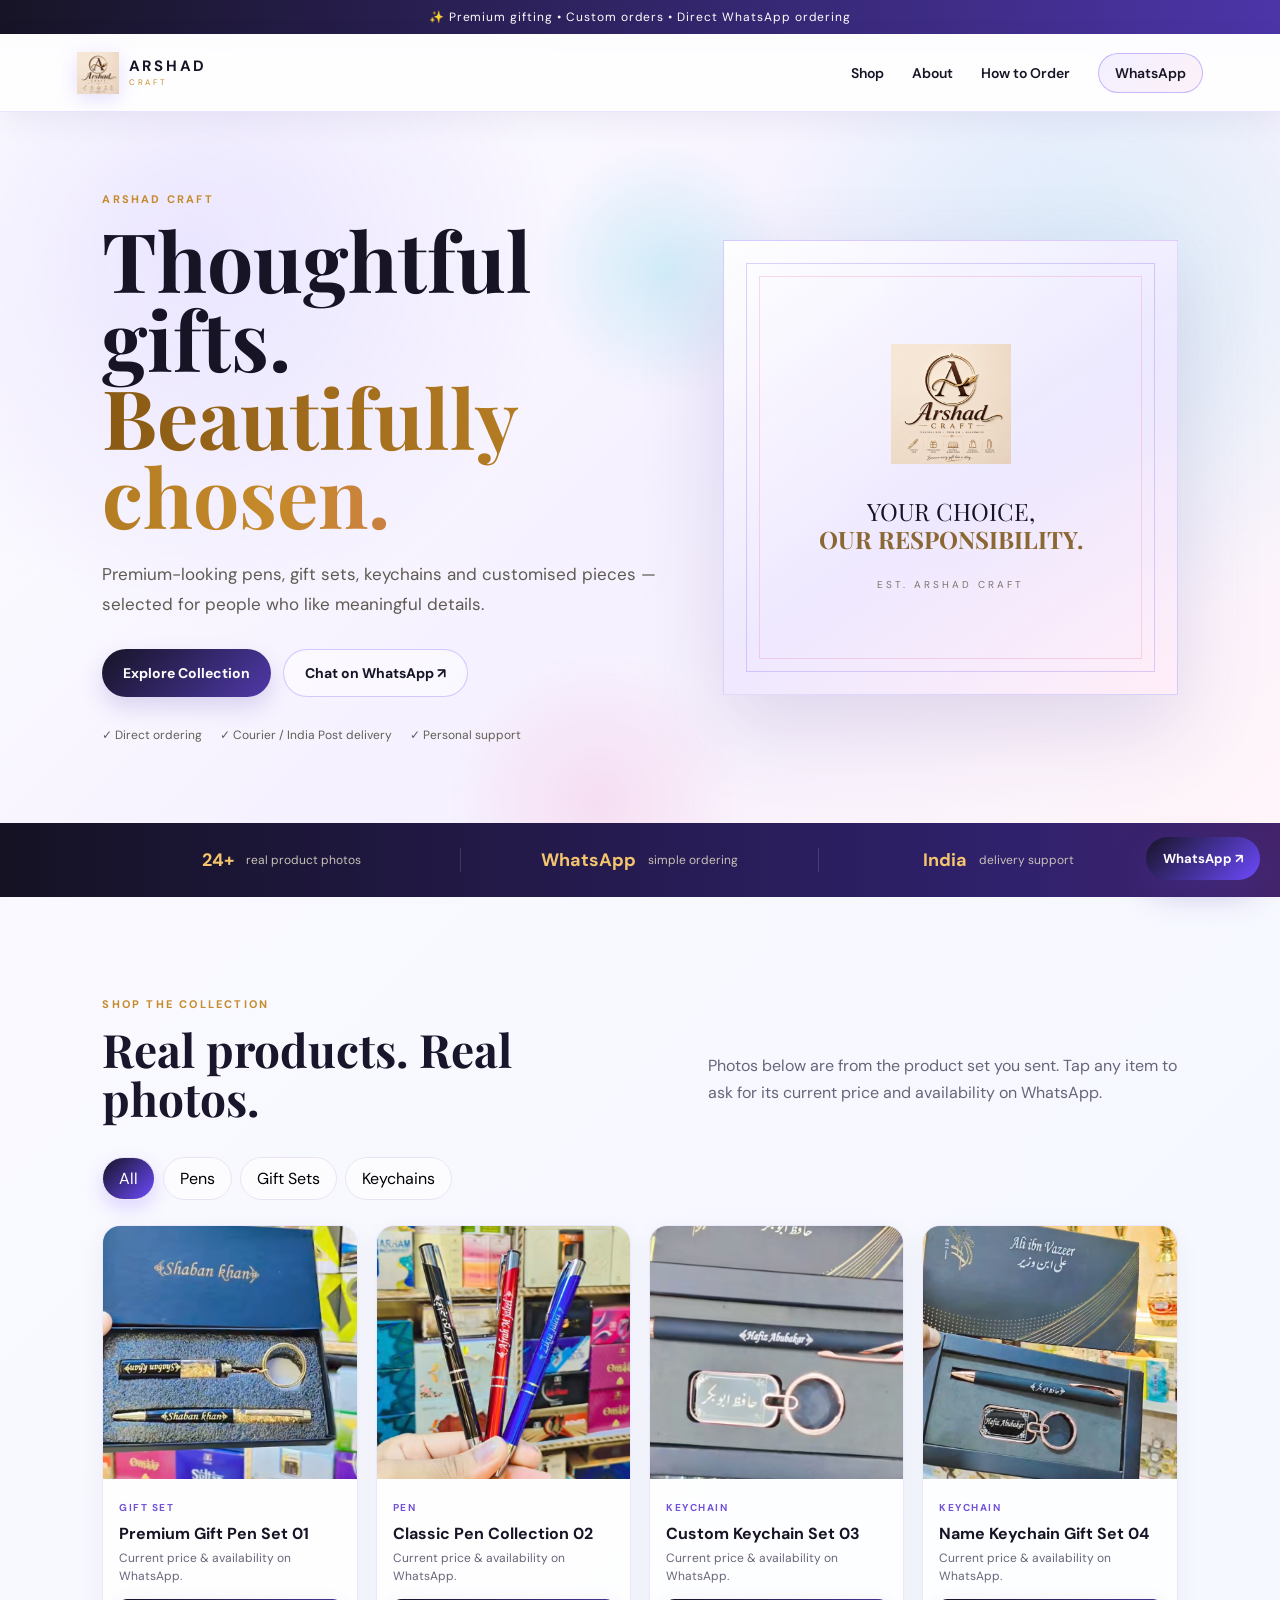
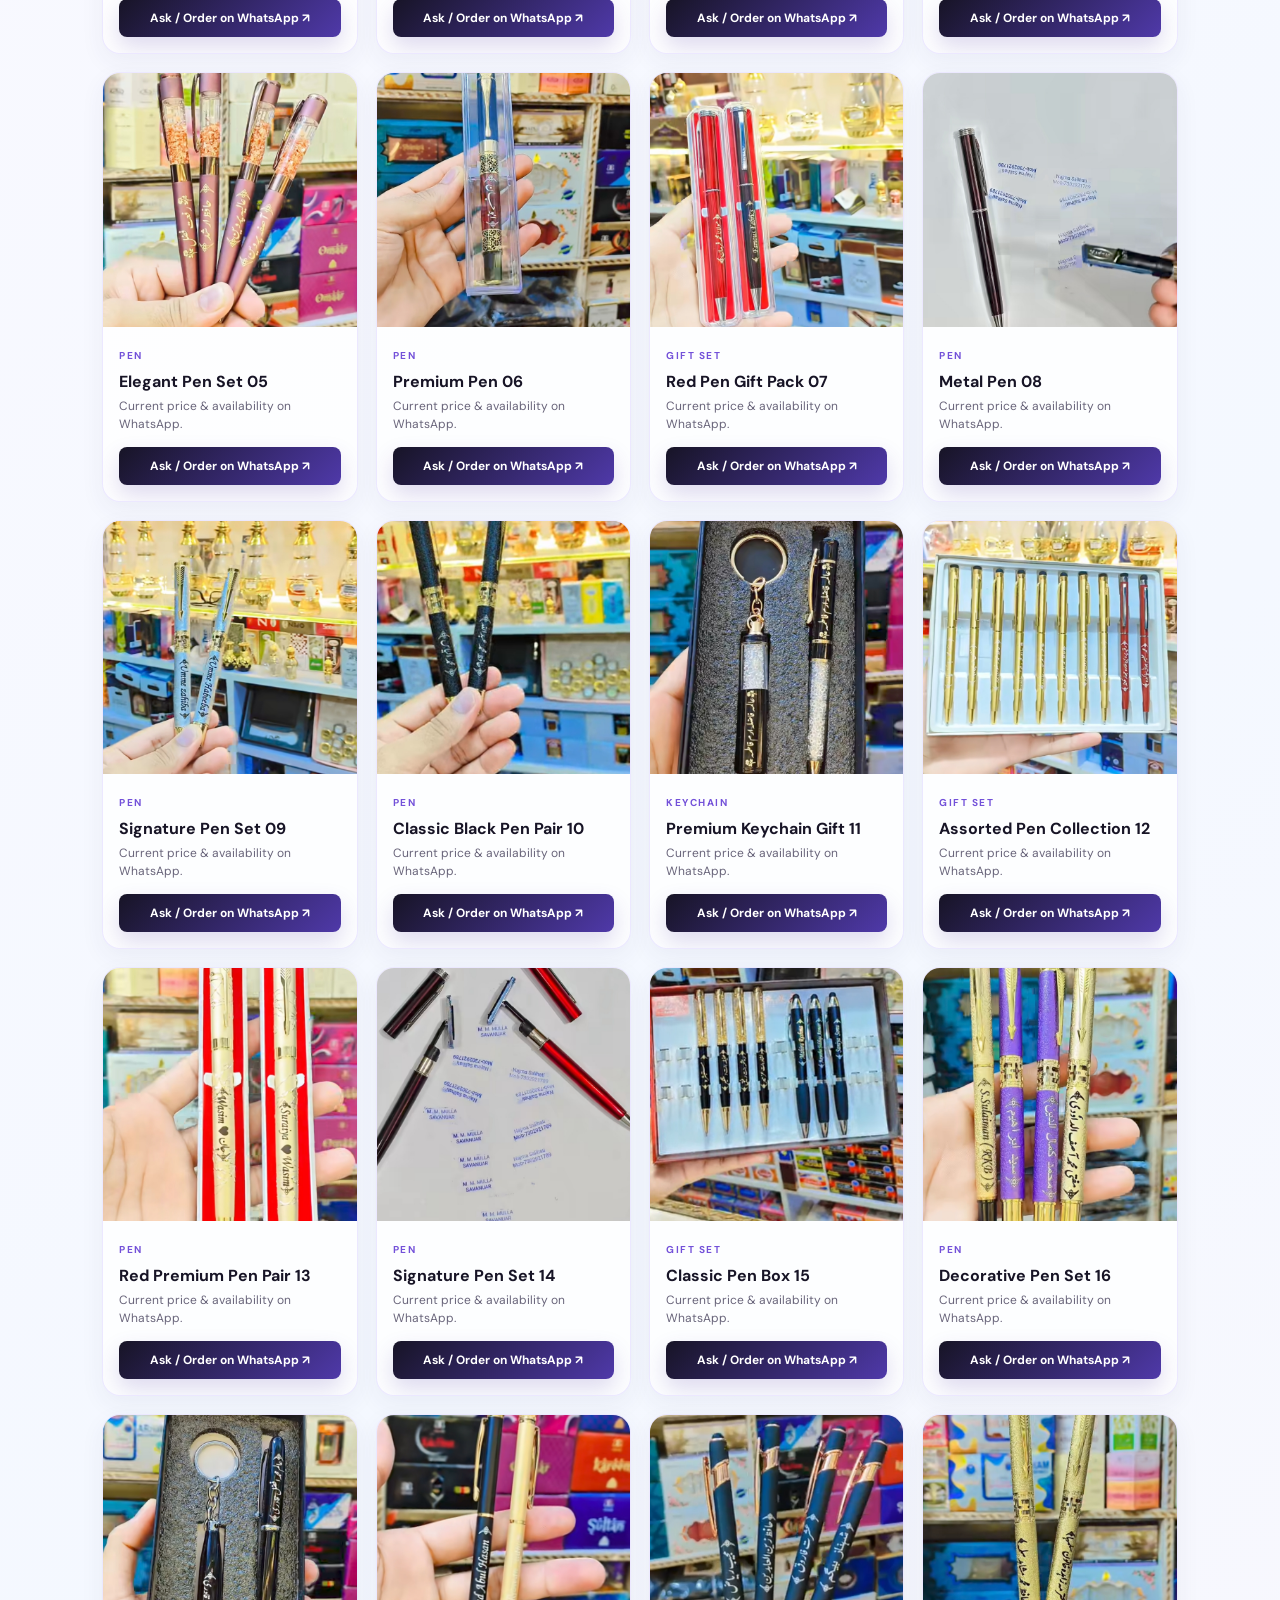
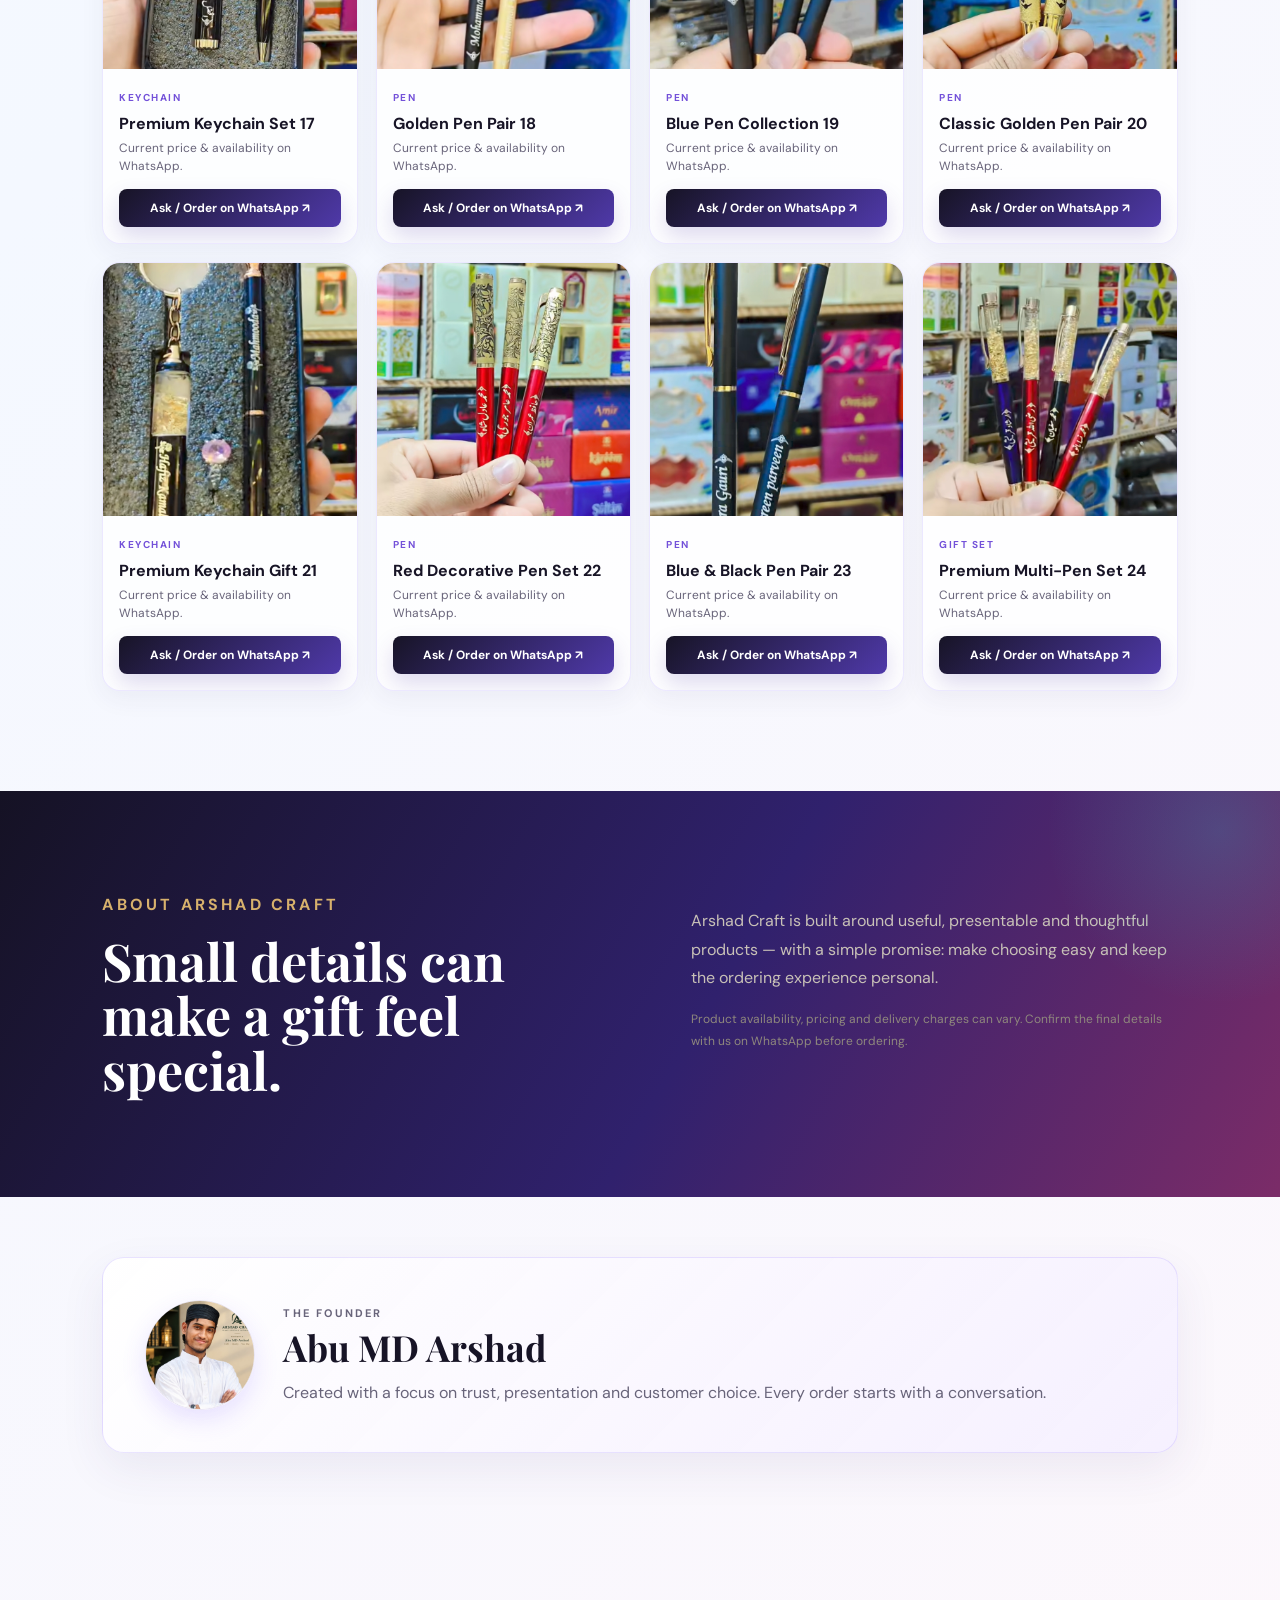
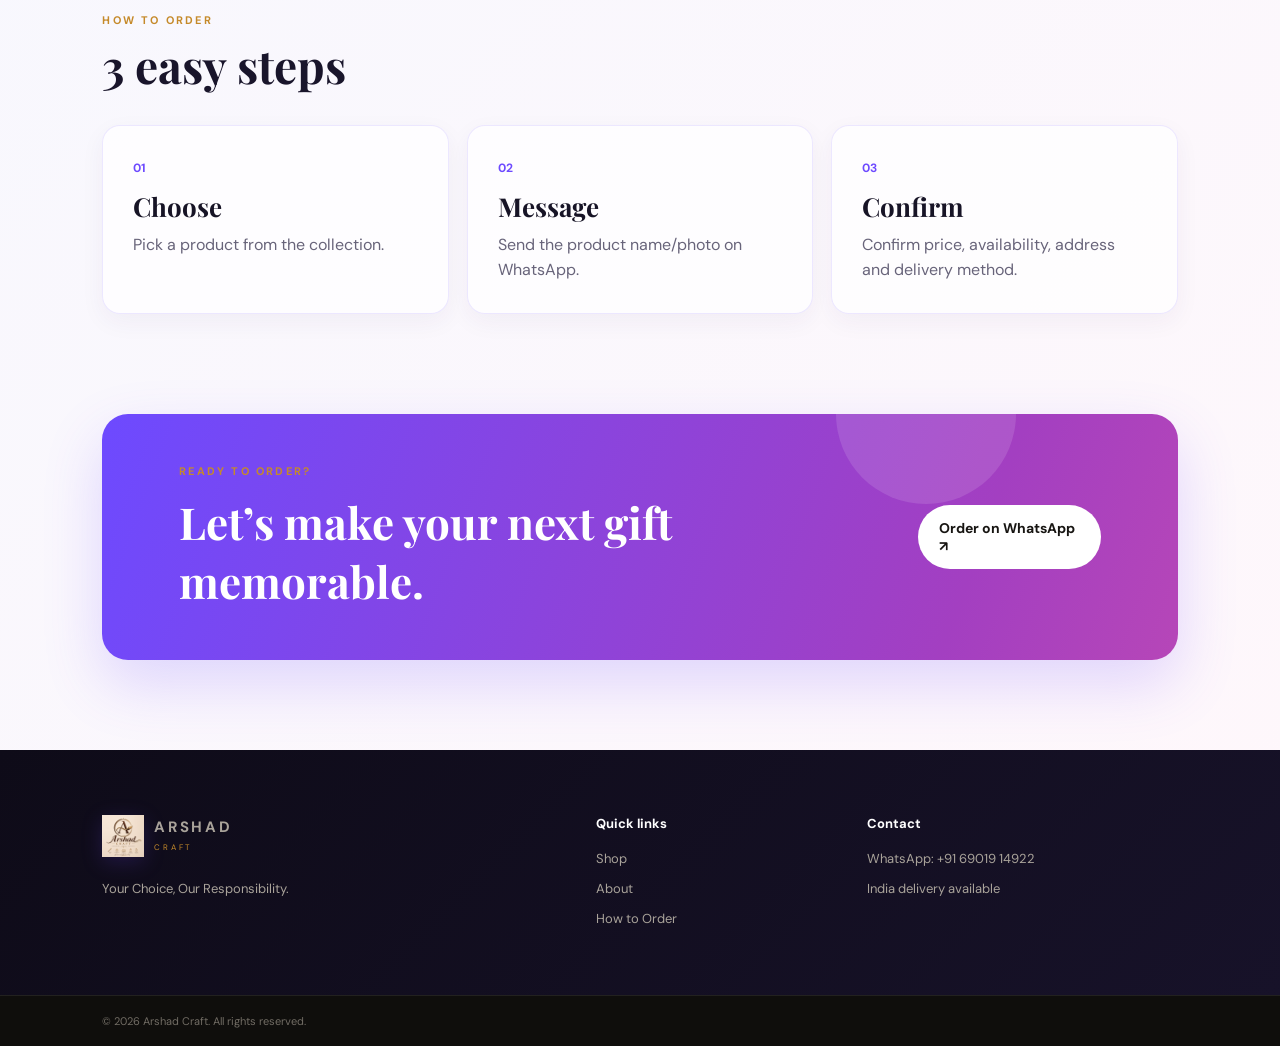
==== commit e203cb65: "Add files via upload" ====
--- a/index.html
+++ b/index.html
@@ -4,7 +4,7 @@
   <meta charset="utf-8">
   <meta name="viewport" content="width=device-width, initial-scale=1">
   <title>Arshad Craft — Your Choice, Our Responsibility.</title>
-  <meta name="description" content="Arshad Craft — premium pens, gift sets, keychains and customised items. Order directly on WhatsApp.">
+  <meta name="description" content="Arshad Craft — premium pens, gift sets, keychains and customised items. Modern colourful gifting with direct WhatsApp ordering.">
   <link rel="stylesheet" href="style.css">
 </head>
 <body>
--- a/style.css
+++ b/style.css
@@ -8,3 +8,46 @@
 img.brand-logo{width:42px!important;height:42px!important;max-width:42px!important;max-height:42px!important;}
 img.hero-logo{width:120px!important;height:120px!important;max-width:120px!important;max-height:120px!important;}
 img.founder-photo{width:110px!important;height:110px!important;max-width:110px!important;max-height:110px!important;}
+
+
+/* === ARSHAD CRAFT MODERN COLOR + MOTION PACK === */
+:root{
+ --ink:#171426;--cream:#f7f4ff;--paper:#ffffff;--gold:#c58a2a;--line:#e8e3f2;--muted:#68647a;
+ --violet:#6d4aff;--pink:#f05aa6;--cyan:#27c7d8;--lime:#b7df4a;
+}
+body{background:linear-gradient(135deg,#fbf9ff 0%,#f4f8ff 48%,#fff7fb 100%);overflow-x:hidden}
+body:before{content:"";position:fixed;width:420px;height:420px;left:-180px;top:18%;background:radial-gradient(circle,rgba(109,74,255,.16),transparent 68%);filter:blur(10px);pointer-events:none;z-index:-1;animation:orbA 12s ease-in-out infinite alternate}
+body:after{content:"";position:fixed;width:430px;height:430px;right:-180px;bottom:8%;background:radial-gradient(circle,rgba(240,90,166,.14),transparent 68%);filter:blur(12px);pointer-events:none;z-index:-1;animation:orbB 14s ease-in-out infinite alternate}
+.topbar{background:linear-gradient(90deg,#171426,#4c35a8,#c34d91,#171426);background-size:300% 100%;animation:gradientMove 9s ease infinite;color:#fff}
+.header{background:rgba(255,255,255,.78);border-bottom:1px solid rgba(109,74,255,.14);box-shadow:0 8px 30px rgba(53,37,105,.07)}
+.brand-logo{filter:drop-shadow(0 5px 10px rgba(109,74,255,.18));transition:transform .35s ease}.brand:hover .brand-logo{transform:rotate(-7deg) scale(1.08)}
+.nav-wa{border-color:rgba(109,74,255,.35);background:linear-gradient(135deg,rgba(109,74,255,.08),rgba(240,90,166,.08));transition:.25s}.nav-wa:hover{transform:translateY(-2px);box-shadow:0 8px 20px rgba(109,74,255,.18)}
+.hero{position:relative;isolation:isolate;overflow:hidden;background:radial-gradient(circle at 15% 20%,rgba(109,74,255,.12),transparent 30%),radial-gradient(circle at 85% 25%,rgba(39,199,216,.14),transparent 28%),linear-gradient(135deg,#fff 0%,#f5f1ff 52%,#fff5fa 100%)}
+.hero:before,.hero:after{content:"";position:absolute;border-radius:50%;filter:blur(1px);pointer-events:none;z-index:-1}
+.hero:before{width:260px;height:260px;right:38%;top:4%;background:radial-gradient(circle,rgba(39,199,216,.18),transparent 68%);animation:floatBlob 9s ease-in-out infinite}
+.hero:after{width:300px;height:300px;left:35%;bottom:-18%;background:radial-gradient(circle,rgba(240,90,166,.13),transparent 70%);animation:floatBlob 11s ease-in-out infinite reverse}
+.hero-copy{animation:heroIn .8s ease both}.hero-card{animation:heroCardIn 1s .15s ease both;border-color:rgba(109,74,255,.2);background:linear-gradient(145deg,rgba(255,255,255,.92),rgba(237,231,255,.9) 55%,rgba(255,237,247,.9));box-shadow:0 30px 80px rgba(77,54,140,.16);transition:transform .5s ease,box-shadow .5s ease}.hero-card:hover{transform:translateY(-8px) rotate(.5deg);box-shadow:0 38px 90px rgba(77,54,140,.23)}
+.hero-card:before{border-color:rgba(109,74,255,.24)}.hero-card:after{border-color:rgba(240,90,166,.22)}
+.hero h1 em{background:linear-gradient(90deg,#8a5a14,#c58a2a,#e15a9e,#6d4aff);background-size:250% auto;-webkit-background-clip:text;background-clip:text;color:transparent;animation:textShine 7s linear infinite}
+.btn.primary,.order{background:linear-gradient(135deg,#171426,#4f39a9);box-shadow:0 10px 22px rgba(76,53,168,.18);transition:.3s}.btn.primary:hover,.order:hover{transform:translateY(-3px);box-shadow:0 14px 28px rgba(76,53,168,.28)}
+.btn.ghost{border-color:rgba(109,74,255,.28);background:rgba(255,255,255,.5);transition:.3s}.btn.ghost:hover{border-color:#6d4aff;background:#f0edff;transform:translateY(-3px)}
+.strip{background:linear-gradient(90deg,#151224,#30216d,#7d2d69,#151224);background-size:240% 100%;animation:gradientMove 12s ease infinite}.strip b{color:#f4c56d}
+.section{position:relative}.section-head h2,.about h2{color:#19152b}.filters button{transition:.25s;background:rgba(255,255,255,.55)}.filters button.active,.filters button:hover{background:linear-gradient(135deg,#171426,#6d4aff);box-shadow:0 8px 18px rgba(109,74,255,.2)}
+.grid{perspective:1000px}.card{border:1px solid rgba(109,74,255,.12);border-radius:18px;background:rgba(255,255,255,.8);box-shadow:0 8px 25px rgba(57,45,105,.06);transition:transform .35s ease,box-shadow .35s ease,border-color .35s ease;animation:cardIn .65s ease both}.card:nth-child(2n){animation-delay:.06s}.card:nth-child(3n){animation-delay:.12s}.card:hover{transform:translateY(-9px) rotateX(1deg);border-color:rgba(109,74,255,.35);box-shadow:0 20px 40px rgba(57,45,105,.14)}
+.photo{background:linear-gradient(135deg,#eeeaff,#fff0f7);position:relative}.photo:after{content:"";position:absolute;inset:0;background:linear-gradient(120deg,transparent 35%,rgba(255,255,255,.38) 50%,transparent 65%);transform:translateX(-120%);transition:transform .8s ease}.card:hover .photo:after{transform:translateX(120%)}.photo img{transition:transform .5s ease}.card:hover .photo img{transform:scale(1.06)}
+.tag{color:#7351d9}.founder-card{border-radius:22px;background:linear-gradient(135deg,rgba(255,255,255,.9),rgba(244,239,255,.85));box-shadow:0 16px 45px rgba(60,45,110,.08);border-color:rgba(109,74,255,.14);transition:.35s}.founder-card:hover{transform:translateY(-5px);box-shadow:0 24px 55px rgba(60,45,110,.14)}.founder-photo{box-shadow:0 10px 25px rgba(109,74,255,.16)}
+.steps>div{border-radius:18px;background:rgba(255,255,255,.72);border-color:rgba(109,74,255,.12);box-shadow:0 8px 25px rgba(57,45,105,.05);transition:.3s}.steps>div:hover{transform:translateY(-7px);border-color:rgba(109,74,255,.3);box-shadow:0 18px 35px rgba(57,45,105,.12)}.steps b{color:#6d4aff}
+.about{background:linear-gradient(120deg,#151224,#30216d 55%,#7b2c68);position:relative;overflow:hidden}.about:after{content:"";position:absolute;width:360px;height:360px;right:-120px;top:-140px;border-radius:50%;background:radial-gradient(circle,rgba(39,199,216,.2),transparent 68%);animation:floatBlob 10s ease-in-out infinite}.about h2{color:#fff}.cta{border-radius:26px;background:linear-gradient(110deg,#6d4aff,#a33fc1,#ed5b9e,#6d4aff);background-size:250% 100%;animation:gradientMove 10s ease infinite;box-shadow:0 24px 60px rgba(109,74,255,.2);position:relative;overflow:hidden}.cta:after{content:"";position:absolute;width:180px;height:180px;border-radius:50%;right:15%;top:-90px;background:rgba(255,255,255,.12)}.btn.light{transition:.3s}.btn.light:hover{transform:translateY(-3px) scale(1.02);box-shadow:0 12px 25px rgba(0,0,0,.16)}
+.wa-float{background:linear-gradient(135deg,#171426,#6d4aff);box-shadow:0 12px 32px rgba(72,49,154,.3);transition:.3s;animation:pulseWa 2.5s ease-in-out infinite}.wa-float:hover{transform:translateY(-4px) scale(1.04)}
+footer{background:linear-gradient(135deg,#0e0b18,#171229)}
+@keyframes gradientMove{0%{background-position:0% 50%}50%{background-position:100% 50%}100%{background-position:0% 50%}}
+@keyframes textShine{0%{background-position:0% 50%}100%{background-position:250% 50%}}
+@keyframes orbA{from{transform:translate(0,0) scale(1)}to{transform:translate(90px,35px) scale(1.15)}}
+@keyframes orbB{from{transform:translate(0,0) scale(1)}to{transform:translate(-80px,-45px) scale(1.1)}}
+@keyframes floatBlob{0%,100%{transform:translate3d(0,0,0)}50%{transform:translate3d(25px,-18px,0)}}
+@keyframes heroIn{from{opacity:0;transform:translateY(25px)}to{opacity:1;transform:none}}
+@keyframes heroCardIn{from{opacity:0;transform:translateY(30px) scale(.96)}to{opacity:1;transform:none}}
+@keyframes cardIn{from{opacity:0;transform:translateY(18px)}to{opacity:1;transform:none}}
+@keyframes pulseWa{0%,100%{box-shadow:0 12px 32px rgba(72,49,154,.3)}50%{box-shadow:0 12px 38px rgba(72,49,154,.52)}}
+@media(prefers-reduced-motion:reduce){*,*:before,*:after{animation:none!important;transition:none!important;scroll-behavior:auto!important}}
+@media(max-width:700px){.hero{padding-top:58px}.hero-card{max-width:380px}.cta{border-radius:20px}}
